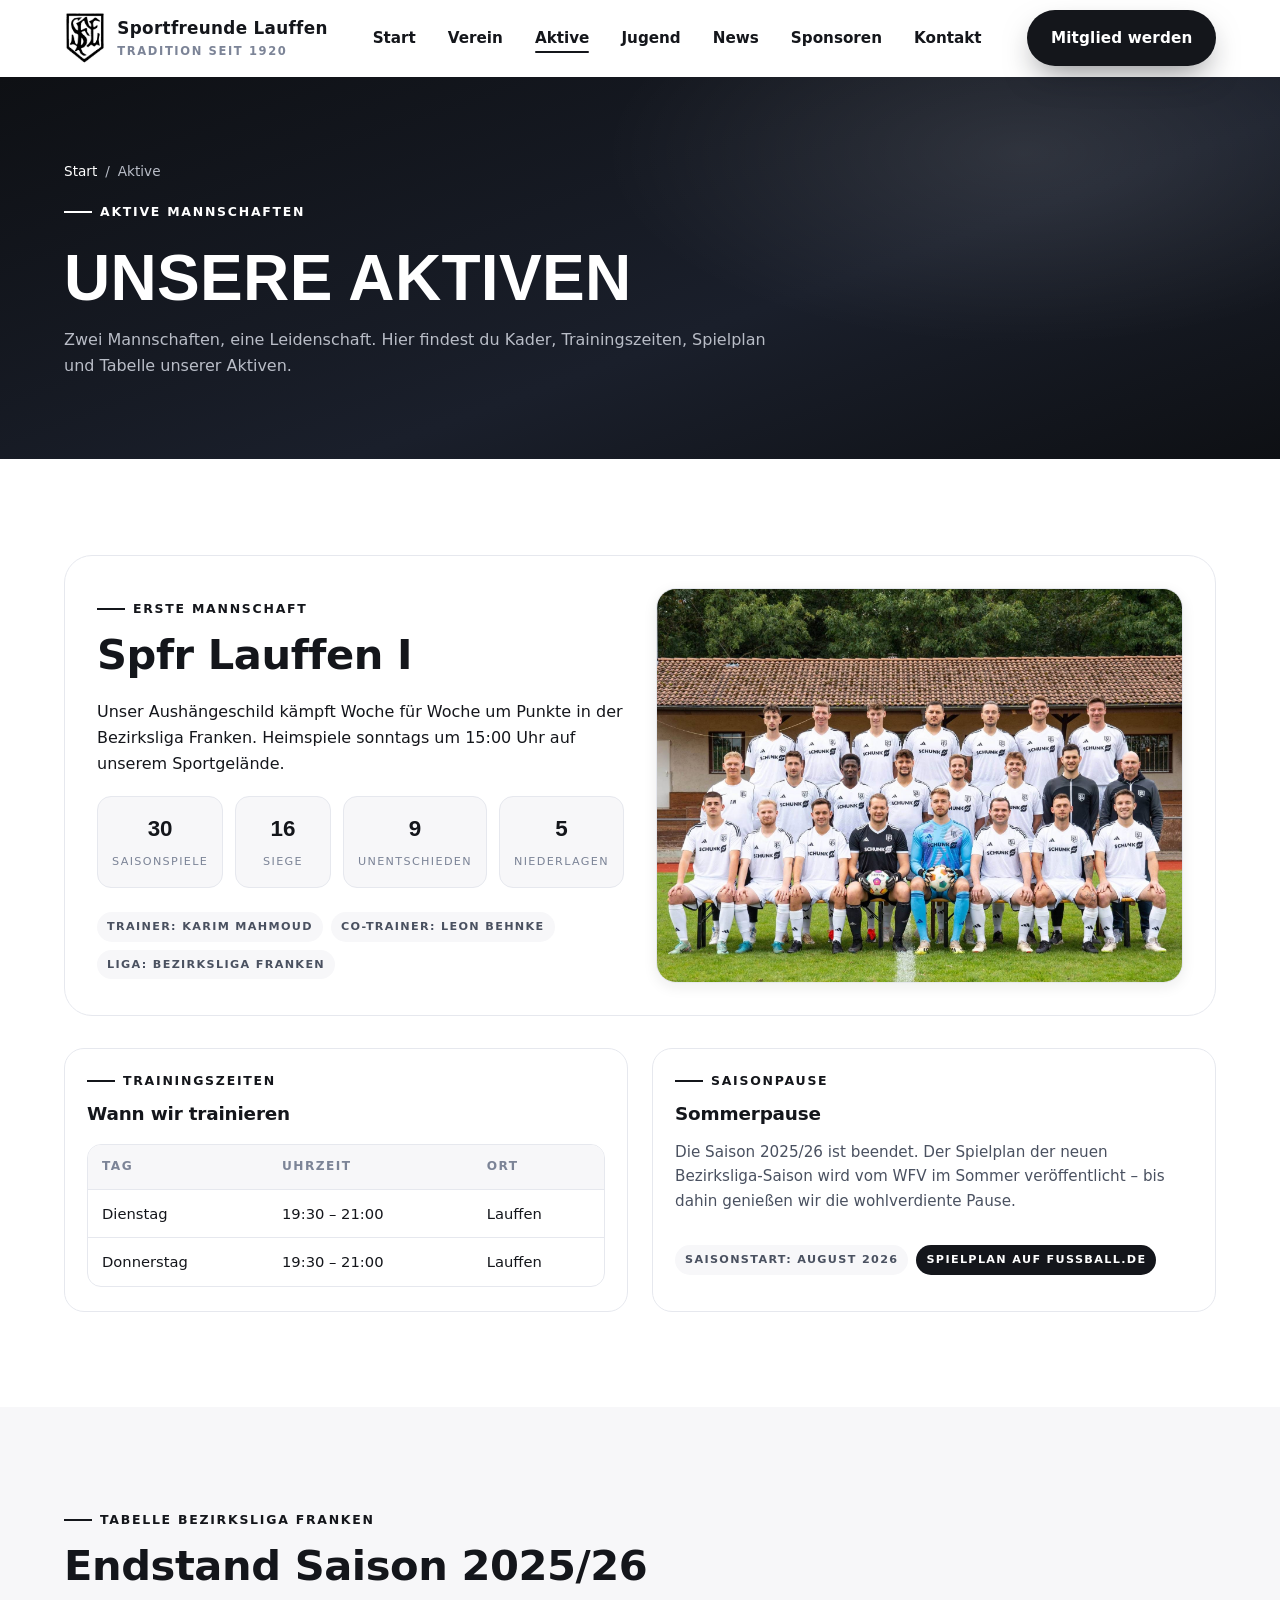
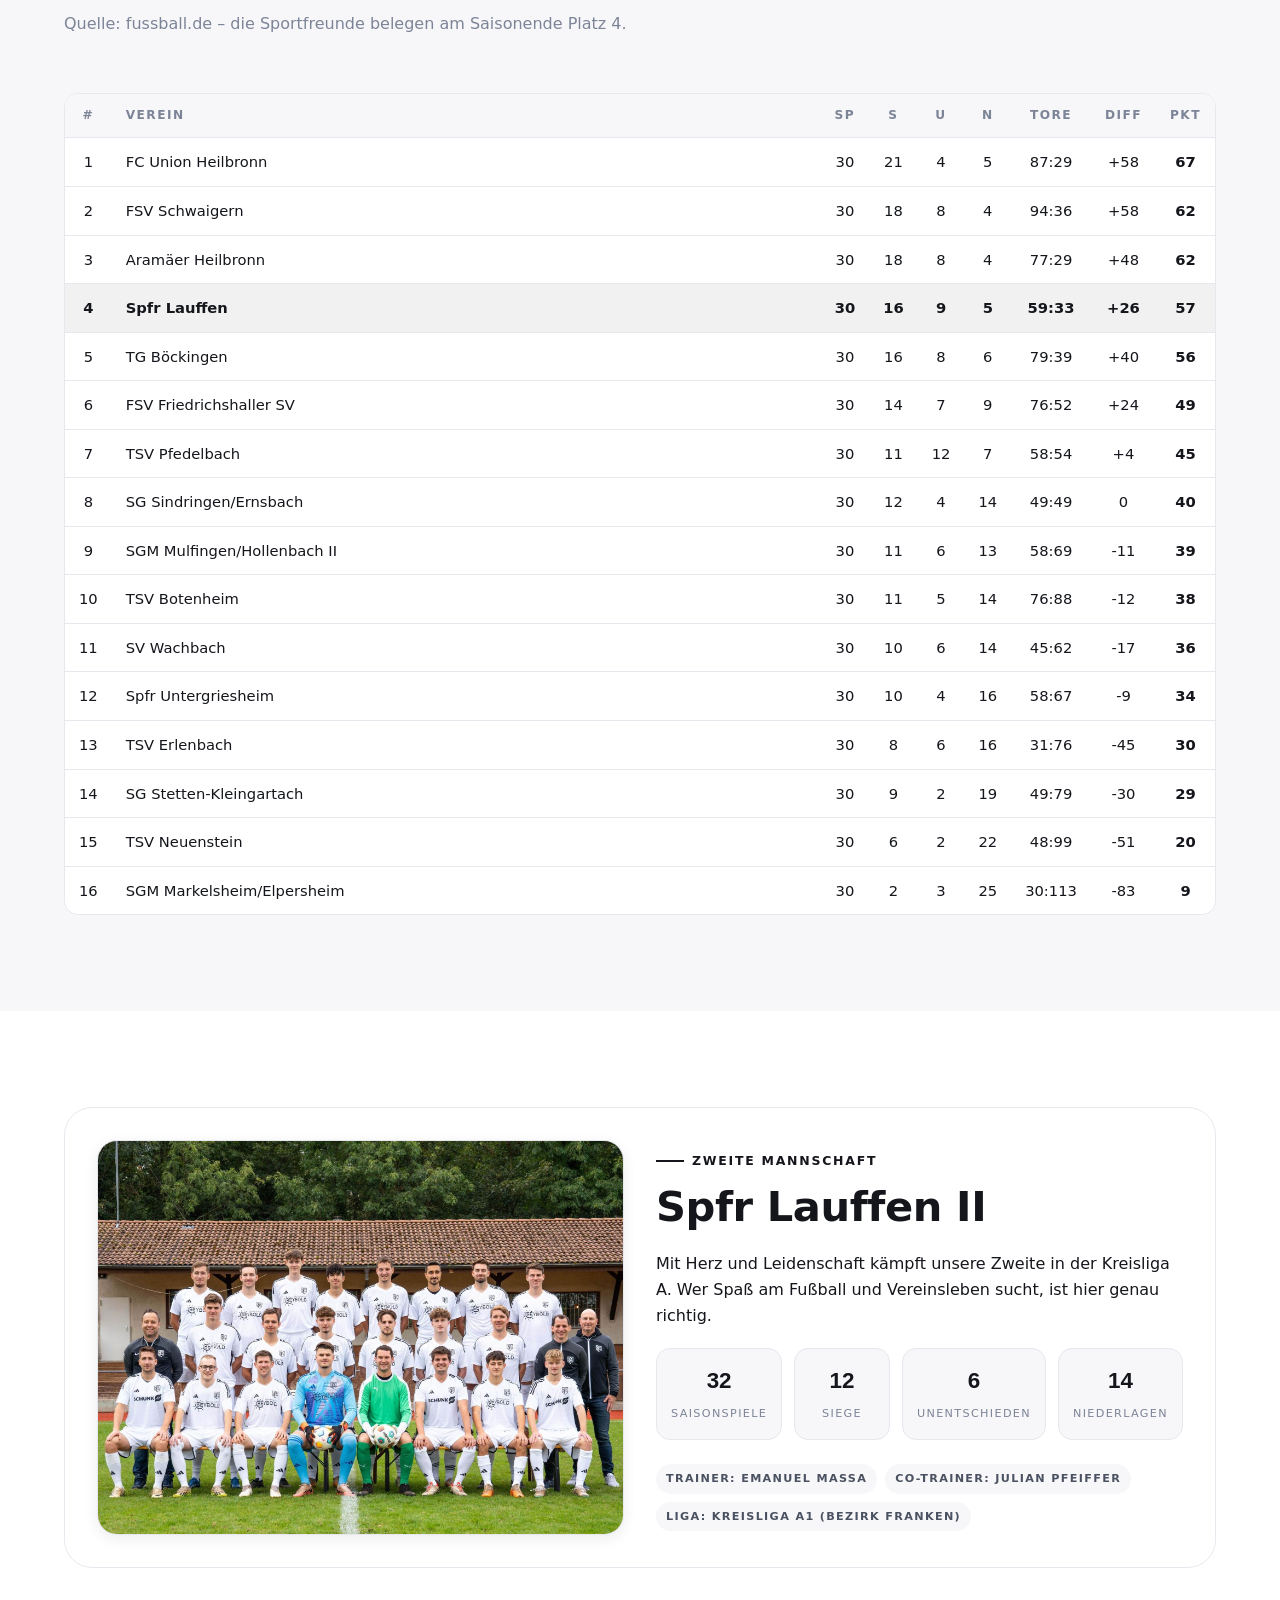
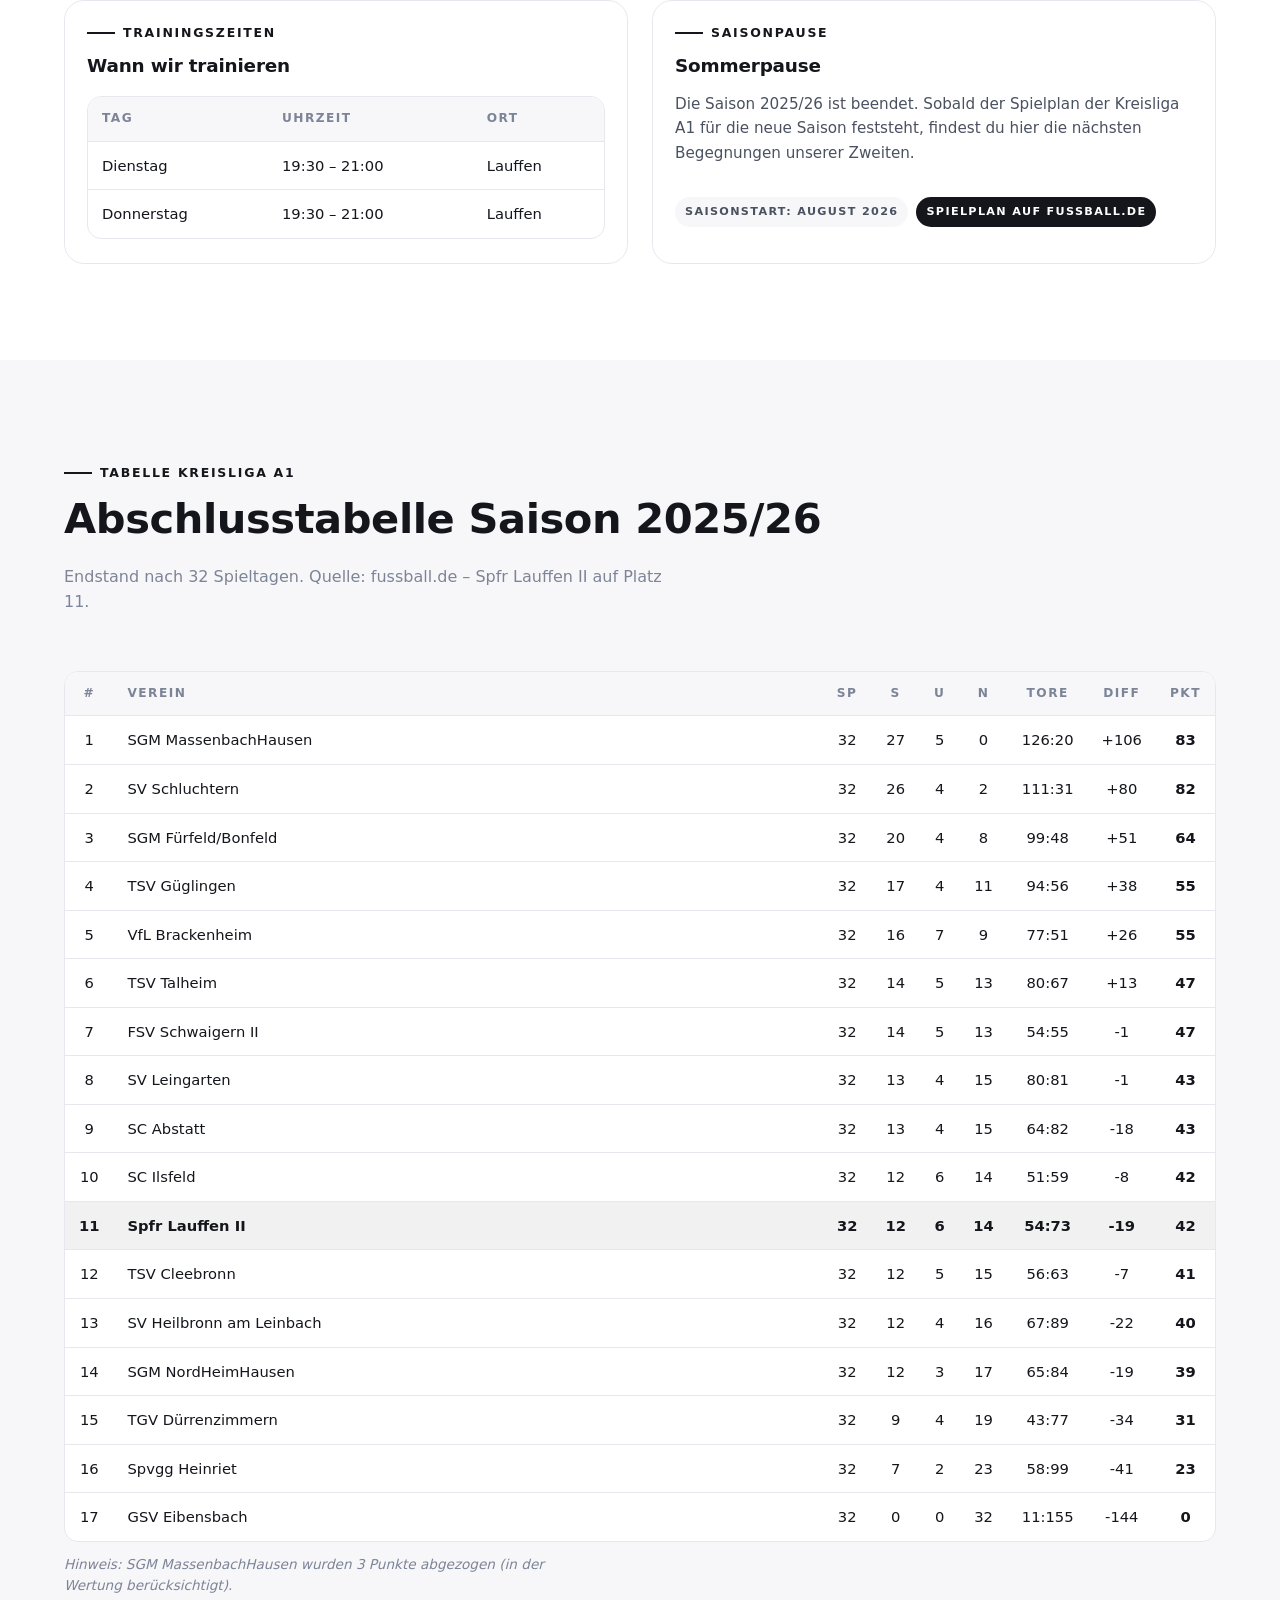
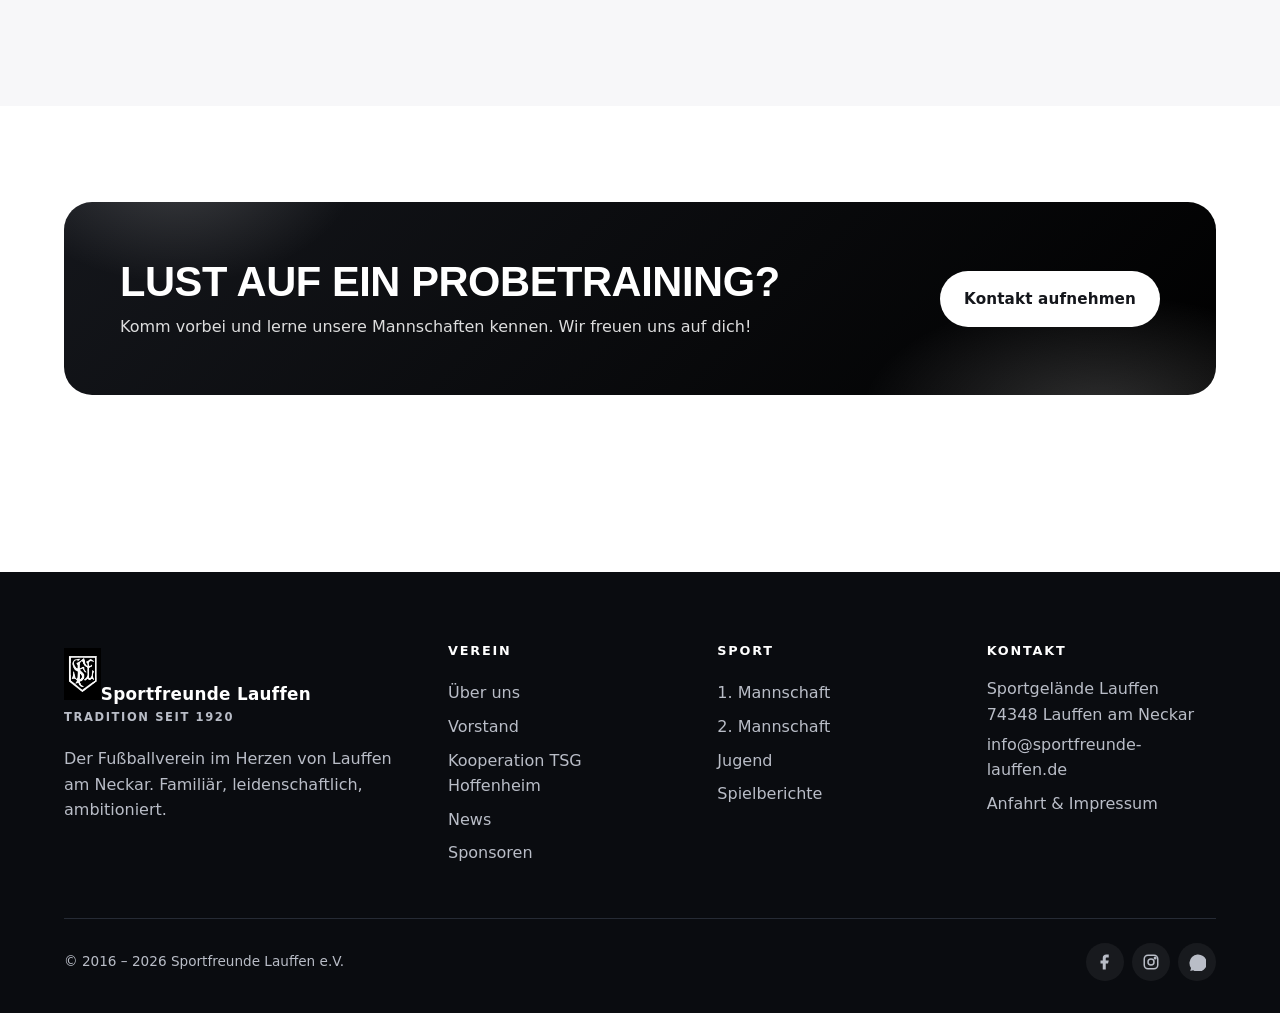
==== mannschaften.html @ 5a175e5c "Add files via upload" ====
<!DOCTYPE html>
<html lang="de">
<head>
  <meta charset="UTF-8" />
  <meta name="viewport" content="width=device-width, initial-scale=1.0" />
  <meta http-equiv="Content-Security-Policy" content="default-src 'self'; script-src 'self' 'unsafe-inline'; style-src 'self' 'unsafe-inline' https://fonts.googleapis.com; font-src 'self' https://fonts.gstatic.com; img-src 'self' data:; frame-src https://www.openstreetmap.org; form-action 'self' https://formspree.io; base-uri 'self'; object-src 'none';">
  <meta name="referrer" content="strict-origin-when-cross-origin">
  <title>Aktive Mannschaften – Sportfreunde Lauffen</title>
  <meta name="description" content="1. und 2. Mannschaft der Sportfreunde Lauffen – Spielplan, Kader, Trainingszeiten." />
  <link rel="icon" type="image/jpeg" href="assets/SFLweiss.jpeg" />
  <link rel="preconnect" href="https://fonts.googleapis.com" />
  <link rel="preconnect" href="https://fonts.gstatic.com" crossorigin />
  <link href="https://fonts.googleapis.com/css2?family=Bebas+Neue&family=Inter:wght@400;500;600;700;800&display=swap" rel="stylesheet" />
  <link rel="stylesheet" href="assets/styles.css" />
</head>
<body>

  <header class="site-header">
    <div class="container">
      <nav class="nav" aria-label="Hauptnavigation">
        <a href="index.html" class="brand"><span class="brand__logo"><img src="assets/SFLweiss.jpeg" alt="SFL Wappen"></span><span class="brand__name">Sportfreunde Lauffen<small>Tradition seit 1920</small></span></a>
        <ul class="nav__menu">
          <li><a href="index.html">Start</a></li>
          <li><a href="verein.html">Verein</a></li>
          <li><a href="mannschaften.html">Aktive</a></li>
          <li><a href="jugend.html">Jugend</a></li>
          <li><a href="news.html">News</a></li>
          <li><a href="sponsoren.html">Sponsoren</a></li>
          <li><a href="kontakt.html">Kontakt</a></li>
        </ul>
        <div class="nav__cta"><a href="kontakt.html" class="btn btn--primary">Mitglied werden</a></div>
        <button class="nav__toggle" aria-label="Menü öffnen" aria-expanded="false"><span></span></button>
      </nav>
    </div>
  </header>

  <section class="page-header">
    <div class="container">
      <nav class="breadcrumbs"><a href="index.html">Start</a> <span>/</span> <span>Aktive</span></nav>
      <span class="eyebrow" style="color: var(--accent)">Aktive Mannschaften</span>
      <h1>Unsere Aktiven</h1>
      <p>Zwei Mannschaften, eine Leidenschaft. Hier findest du Kader, Trainingszeiten, Spielplan und Tabelle unserer Aktiven.</p>
    </div>
  </section>

  <!-- Erste Mannschaft -->
  <section class="section">
    <div class="container">
      <div class="team-hero reveal">
        <div>
          <span class="eyebrow">Erste Mannschaft</span>
          <h2 class="section__title">Spfr Lauffen I</h2>
          <p>Unser Aushängeschild kämpft Woche für Woche um Punkte in der Bezirksliga Franken. Heimspiele sonntags um 15:00 Uhr auf unserem Sportgelände.</p>

          <div class="kpi-row">
            <div><b>30</b><span>Saisonspiele</span></div>
            <div><b>16</b><span>Siege</span></div>
            <div><b>9</b><span>Unentschieden</span></div>
            <div><b>5</b><span>Niederlagen</span></div>
          </div>

          <div style="display:flex; flex-wrap:wrap; gap:8px; margin-top: 24px;">
            <span class="card__tag" style="position:static; background: var(--bg-soft); color: var(--text-soft);">Trainer: Karim Mahmoud</span>
            <span class="card__tag" style="position:static; background: var(--bg-soft); color: var(--text-soft);">Co-Trainer: Leon Behnke</span>
            <span class="card__tag" style="position:static; background: var(--bg-soft); color: var(--text-soft);">Liga: Bezirksliga Franken</span>
          </div>
        </div>
        <div class="team-hero__photo">
          <img src="assets/ErsteMannschaft.jpg" alt="Mannschaftsfoto Spfr Lauffen I" loading="lazy">
        </div>
      </div>

      <!-- Trainingszeiten 1. Mannschaft -->
      <div class="grid grid--2 mt-8">
        <div class="card reveal">
          <div class="card__body">
            <span class="eyebrow">Trainingszeiten</span>
            <h3 class="card__title">Wann wir trainieren</h3>
            <table class="table" style="margin-top: 12px;">
              <thead><tr><th>Tag</th><th>Uhrzeit</th><th>Ort</th></tr></thead>
              <tbody>
                <tr><td>Dienstag</td><td>19:30 – 21:00</td><td>Lauffen</td></tr>
                <tr><td>Donnerstag</td><td>19:30 – 21:00</td><td>Lauffen</td></tr>                
              </tbody>
            </table>
          </div>
        </div>
        <div class="card reveal">
          <div class="card__body" style="display:flex; flex-direction:column; align-items:flex-start; justify-content:center;">
            <span class="eyebrow">Saisonpause</span>
            <h3 class="card__title">Sommerpause</h3>
            <p class="card__excerpt" style="margin-top: 8px;">Die Saison 2025/26 ist beendet. Der Spielplan der neuen Bezirksliga-Saison wird vom WFV im Sommer veröffentlicht – bis dahin genießen wir die wohlverdiente Pause.</p>
            <div class="card__meta mt-4" style="display:flex; flex-wrap:wrap; gap:8px;">
              <span class="card__tag" style="position:static; background: var(--bg-soft); color: var(--text-soft);">Saisonstart: August 2026</span>
              <a class="card__tag" href="https://www.fussball.de/mannschaft/spfr-lauffen-spfr-lauffen-wuerttemberg/-/saison/2526/team-id/011MIAD75G000000VTVG0001VTR8C1K7" target="_blank" rel="noopener noreferrer" style="position:static; background: var(--brand); color:#fff; text-decoration:none;">Spielplan auf fussball.de</a>
            </div>
          </div>
        </div>
      </div>
    </div>
  </section>

  <!-- Tabelle -->
  <section class="section section--alt">
    <div class="container">
      <div class="section__head reveal">
        <div>
          <span class="eyebrow">Tabelle Bezirksliga Franken</span>
          <h2 class="section__title">Endstand Saison 2025/26</h2>
          <p class="section__sub">Quelle: <a href="https://www.fussball.de/mannschaft/spfr-lauffen-spfr-lauffen-wuerttemberg/-/saison/2526/team-id/011MIAD75G000000VTVG0001VTR8C1K7" target="_blank" rel="noopener noreferrer">fussball.de</a> – die Sportfreunde belegen am Saisonende Platz 4.</p>
        </div>
      </div>

      <!--
        Hinweis: Für eine LIVE-aktualisierte Tabelle direkt von fussball.de
        kann ein offizielles Widget eingebunden werden. Anleitung:
          1. Auf next.fussball.de mit Vereinsaccount anmelden.
          2. "Widget-Center" → "Neues Widget" → "Tabellen-Widget".
          3. Wettbewerb "Bezirksliga Heilbronn" wählen, eigene Domain
             eintragen und AGB akzeptieren.
          4. Den generierten Code (Skript-Tag im <head> + <div> hier)
             ersetzt anschließend die statische Tabelle unten.
      -->
      <div class="reveal" style="overflow-x: auto;">
        <table class="table">
          <thead>
            <tr>
              <th class="num">#</th>
              <th>Verein</th>
              <th class="num">Sp</th>
              <th class="num">S</th>
              <th class="num">U</th>
              <th class="num">N</th>
              <th class="num">Tore</th>
              <th class="num">Diff</th>
              <th class="num">Pkt</th>
            </tr>
          </thead>
          <tbody>
            <tr><td class="num">1</td><td>FC Union Heilbronn</td><td class="num">30</td><td class="num">21</td><td class="num">4</td><td class="num">5</td><td class="num">87:29</td><td class="num">+58</td><td class="num"><b>67</b></td></tr>
            <tr><td class="num">2</td><td>FSV Schwaigern</td><td class="num">30</td><td class="num">18</td><td class="num">8</td><td class="num">4</td><td class="num">94:36</td><td class="num">+58</td><td class="num"><b>62</b></td></tr>
            <tr><td class="num">3</td><td>Aramäer Heilbronn</td><td class="num">30</td><td class="num">18</td><td class="num">8</td><td class="num">4</td><td class="num">77:29</td><td class="num">+48</td><td class="num"><b>62</b></td></tr>
            <tr class="highlight" style="background: rgba(20,22,27,.06);"><td class="num"><b>4</b></td><td><b>Spfr Lauffen</b></td><td class="num">30</td><td class="num">16</td><td class="num">9</td><td class="num">5</td><td class="num">59:33</td><td class="num">+26</td><td class="num"><b>57</b></td></tr>
            <tr><td class="num">5</td><td>TG Böckingen</td><td class="num">30</td><td class="num">16</td><td class="num">8</td><td class="num">6</td><td class="num">79:39</td><td class="num">+40</td><td class="num"><b>56</b></td></tr>
            <tr><td class="num">6</td><td>FSV Friedrichshaller SV</td><td class="num">30</td><td class="num">14</td><td class="num">7</td><td class="num">9</td><td class="num">76:52</td><td class="num">+24</td><td class="num"><b>49</b></td></tr>
            <tr><td class="num">7</td><td>TSV Pfedelbach</td><td class="num">30</td><td class="num">11</td><td class="num">12</td><td class="num">7</td><td class="num">58:54</td><td class="num">+4</td><td class="num"><b>45</b></td></tr>
            <tr><td class="num">8</td><td>SG Sindringen/Ernsbach</td><td class="num">30</td><td class="num">12</td><td class="num">4</td><td class="num">14</td><td class="num">49:49</td><td class="num">0</td><td class="num"><b>40</b></td></tr>
            <tr><td class="num">9</td><td>SGM Mulfingen/Hollenbach II</td><td class="num">30</td><td class="num">11</td><td class="num">6</td><td class="num">13</td><td class="num">58:69</td><td class="num">-11</td><td class="num"><b>39</b></td></tr>
            <tr><td class="num">10</td><td>TSV Botenheim</td><td class="num">30</td><td class="num">11</td><td class="num">5</td><td class="num">14</td><td class="num">76:88</td><td class="num">-12</td><td class="num"><b>38</b></td></tr>
            <tr><td class="num">11</td><td>SV Wachbach</td><td class="num">30</td><td class="num">10</td><td class="num">6</td><td class="num">14</td><td class="num">45:62</td><td class="num">-17</td><td class="num"><b>36</b></td></tr>
            <tr><td class="num">12</td><td>Spfr Untergriesheim</td><td class="num">30</td><td class="num">10</td><td class="num">4</td><td class="num">16</td><td class="num">58:67</td><td class="num">-9</td><td class="num"><b>34</b></td></tr>
            <tr><td class="num">13</td><td>TSV Erlenbach</td><td class="num">30</td><td class="num">8</td><td class="num">6</td><td class="num">16</td><td class="num">31:76</td><td class="num">-45</td><td class="num"><b>30</b></td></tr>
            <tr><td class="num">14</td><td>SG Stetten-Kleingartach</td><td class="num">30</td><td class="num">9</td><td class="num">2</td><td class="num">19</td><td class="num">49:79</td><td class="num">-30</td><td class="num"><b>29</b></td></tr>
            <tr><td class="num">15</td><td>TSV Neuenstein</td><td class="num">30</td><td class="num">6</td><td class="num">2</td><td class="num">22</td><td class="num">48:99</td><td class="num">-51</td><td class="num"><b>20</b></td></tr>
            <tr><td class="num">16</td><td>SGM Markelsheim/Elpersheim</td><td class="num">30</td><td class="num">2</td><td class="num">3</td><td class="num">25</td><td class="num">30:113</td><td class="num">-83</td><td class="num"><b>9</b></td></tr>
          </tbody>
        </table>
      </div>
    </div>
  </section>

  <!-- Zweite Mannschaft -->
  <section class="section">
    <div class="container">
      <div class="team-hero reveal">
        <div class="team-hero__photo">
          <img src="assets/ZweiteMannschaft.jpg" alt="Mannschaftsfoto Spfr Lauffen II" loading="lazy">
        </div>
        <div>
          <span class="eyebrow">Zweite Mannschaft</span>
          <h2 class="section__title">Spfr Lauffen II</h2>
          <p>Mit Herz und Leidenschaft kämpft unsere Zweite in der Kreisliga A. Wer Spaß am Fußball und Vereinsleben sucht, ist hier genau richtig.</p>

          <div class="kpi-row">
            <div><b>32</b><span>Saisonspiele</span></div>
            <div><b>12</b><span>Siege</span></div>
            <div><b>6</b><span>Unentschieden</span></div>
            <div><b>14</b><span>Niederlagen</span></div>
          </div>

          <div style="display:flex; flex-wrap:wrap; gap:8px; margin-top: 24px;">
            <span class="card__tag" style="position:static; background: var(--bg-soft); color: var(--text-soft);">Trainer: Emanuel Massa</span>
            <span class="card__tag" style="position:static; background: var(--bg-soft); color: var(--text-soft);">Co-Trainer: Julian Pfeiffer</span>
            <span class="card__tag" style="position:static; background: var(--bg-soft); color: var(--text-soft);">Liga: Kreisliga A1 (Bezirk Franken)</span>
            
          </div>
        </div>
      </div>

      <!-- Trainingszeiten 2. Mannschaft -->
      <div class="grid grid--2 mt-8">
        <div class="card reveal">
          <div class="card__body">
            <span class="eyebrow">Trainingszeiten</span>
            <h3 class="card__title">Wann wir trainieren</h3>
            <table class="table" style="margin-top: 12px;">
              <thead><tr><th>Tag</th><th>Uhrzeit</th><th>Ort</th></tr></thead>
              <tbody>
                <tr><td>Dienstag</td><td>19:30 – 21:00</td><td>Lauffen</td></tr>
                <tr><td>Donnerstag</td><td>19:30 – 21:00</td><td>Lauffen</td></tr>
              </tbody>
            </table>
          </div>
        </div>
        <div class="card reveal">
          <div class="card__body" style="display:flex; flex-direction:column; align-items:flex-start; justify-content:center;">
            <span class="eyebrow">Saisonpause</span>
            <h3 class="card__title">Sommerpause</h3>
            <p class="card__excerpt" style="margin-top: 8px;">Die Saison 2025/26 ist beendet. Sobald der Spielplan der Kreisliga A1 für die neue Saison feststeht, findest du hier die nächsten Begegnungen unserer Zweiten.</p>
            <div class="card__meta mt-4" style="display:flex; flex-wrap:wrap; gap:8px;">
              <span class="card__tag" style="position:static; background: var(--bg-soft); color: var(--text-soft);">Saisonstart: August 2026</span>
              <a class="card__tag" href="https://www.fussball.de/mannschaft/spfr-lauffen-ii-spfr-lauffen-wuerttemberg/-/saison/2526/team-id/011MI9GVPK000000VTVG0001VTR8C1K7" target="_blank" rel="noopener noreferrer" style="position:static; background: var(--brand); color:#fff; text-decoration:none;">Spielplan auf fussball.de</a>
            </div>
          </div>
        </div>
      </div>
    </div>
  </section>

  <!-- Tabelle Kreisliga A -->
  <section class="section section--alt">
    <div class="container">
      <div class="section__head reveal">
        <div>
          <span class="eyebrow">Tabelle Kreisliga A1</span>
          <h2 class="section__title">Abschlusstabelle Saison 2025/26</h2>
          <p class="section__sub">Endstand nach 32 Spieltagen. Quelle: <a href="https://www.fussball.de/spieltag/kreisliga-a1-bezirk-franken-k-kreisliga-a-herren-saison2526-wuerttemberg/-/staffel/02TH4N1H1K000004VS5489BUVS7GO5S8-G" target="_blank" rel="noopener noreferrer">fussball.de</a> – Spfr Lauffen II auf Platz 11.</p>
        </div>
      </div>

      <div class="reveal" style="overflow-x: auto;">
        <table class="table">
          <thead>
            <tr>
              <th class="num">#</th>
              <th>Verein</th>
              <th class="num">Sp</th>
              <th class="num">S</th>
              <th class="num">U</th>
              <th class="num">N</th>
              <th class="num">Tore</th>
              <th class="num">Diff</th>
              <th class="num">Pkt</th>
            </tr>
          </thead>
          <tbody>
            <tr><td class="num">1</td><td>SGM MassenbachHausen</td><td class="num">32</td><td class="num">27</td><td class="num">5</td><td class="num">0</td><td class="num">126:20</td><td class="num">+106</td><td class="num"><b>83</b></td></tr>
            <tr><td class="num">2</td><td>SV Schluchtern</td><td class="num">32</td><td class="num">26</td><td class="num">4</td><td class="num">2</td><td class="num">111:31</td><td class="num">+80</td><td class="num"><b>82</b></td></tr>
            <tr><td class="num">3</td><td>SGM Fürfeld/Bonfeld</td><td class="num">32</td><td class="num">20</td><td class="num">4</td><td class="num">8</td><td class="num">99:48</td><td class="num">+51</td><td class="num"><b>64</b></td></tr>
            <tr><td class="num">4</td><td>TSV Güglingen</td><td class="num">32</td><td class="num">17</td><td class="num">4</td><td class="num">11</td><td class="num">94:56</td><td class="num">+38</td><td class="num"><b>55</b></td></tr>
            <tr><td class="num">5</td><td>VfL Brackenheim</td><td class="num">32</td><td class="num">16</td><td class="num">7</td><td class="num">9</td><td class="num">77:51</td><td class="num">+26</td><td class="num"><b>55</b></td></tr>
            <tr><td class="num">6</td><td>TSV Talheim</td><td class="num">32</td><td class="num">14</td><td class="num">5</td><td class="num">13</td><td class="num">80:67</td><td class="num">+13</td><td class="num"><b>47</b></td></tr>
            <tr><td class="num">7</td><td>FSV Schwaigern II</td><td class="num">32</td><td class="num">14</td><td class="num">5</td><td class="num">13</td><td class="num">54:55</td><td class="num">-1</td><td class="num"><b>47</b></td></tr>
            <tr><td class="num">8</td><td>SV Leingarten</td><td class="num">32</td><td class="num">13</td><td class="num">4</td><td class="num">15</td><td class="num">80:81</td><td class="num">-1</td><td class="num"><b>43</b></td></tr>
            <tr><td class="num">9</td><td>SC Abstatt</td><td class="num">32</td><td class="num">13</td><td class="num">4</td><td class="num">15</td><td class="num">64:82</td><td class="num">-18</td><td class="num"><b>43</b></td></tr>
            <tr><td class="num">10</td><td>SC Ilsfeld</td><td class="num">32</td><td class="num">12</td><td class="num">6</td><td class="num">14</td><td class="num">51:59</td><td class="num">-8</td><td class="num"><b>42</b></td></tr>
            <tr class="highlight" style="background: rgba(20,22,27,.06);"><td class="num"><b>11</b></td><td><b>Spfr Lauffen II</b></td><td class="num">32</td><td class="num">12</td><td class="num">6</td><td class="num">14</td><td class="num">54:73</td><td class="num">-19</td><td class="num"><b>42</b></td></tr>
            <tr><td class="num">12</td><td>TSV Cleebronn</td><td class="num">32</td><td class="num">12</td><td class="num">5</td><td class="num">15</td><td class="num">56:63</td><td class="num">-7</td><td class="num"><b>41</b></td></tr>
            <tr><td class="num">13</td><td>SV Heilbronn am Leinbach</td><td class="num">32</td><td class="num">12</td><td class="num">4</td><td class="num">16</td><td class="num">67:89</td><td class="num">-22</td><td class="num"><b>40</b></td></tr>
            <tr><td class="num">14</td><td>SGM NordHeimHausen</td><td class="num">32</td><td class="num">12</td><td class="num">3</td><td class="num">17</td><td class="num">65:84</td><td class="num">-19</td><td class="num"><b>39</b></td></tr>
            <tr><td class="num">15</td><td>TGV Dürrenzimmern</td><td class="num">32</td><td class="num">9</td><td class="num">4</td><td class="num">19</td><td class="num">43:77</td><td class="num">-34</td><td class="num"><b>31</b></td></tr>
            <tr><td class="num">16</td><td>Spvgg Heinriet</td><td class="num">32</td><td class="num">7</td><td class="num">2</td><td class="num">23</td><td class="num">58:99</td><td class="num">-41</td><td class="num"><b>23</b></td></tr>
            <tr><td class="num">17</td><td>GSV Eibensbach</td><td class="num">32</td><td class="num">0</td><td class="num">0</td><td class="num">32</td><td class="num">11:155</td><td class="num">-144</td><td class="num"><b>0</b></td></tr>
          </tbody>
        </table>
        <p class="section__sub" style="margin-top: 12px; font-size: .85rem;"><em>Hinweis: SGM MassenbachHausen wurden 3 Punkte abgezogen (in der Wertung berücksichtigt).</em></p>
      </div>
    </div>
  </section>

  <!-- CTA -->
  <section class="section">
    <div class="container">
      <div class="cta-banner reveal">
        <div>
          <h2>Lust auf ein Probetraining?</h2>
          <p>Komm vorbei und lerne unsere Mannschaften kennen. Wir freuen uns auf dich!</p>
        </div>
        <div class="cta-banner__actions">
          <a href="kontakt.html" class="btn btn--light">Kontakt aufnehmen</a>
        </div>
      </div>
    </div>
  </section>

  <footer class="site-footer">
    <div class="container">
      <div class="footer-grid">
        <div>
          <a href="index.html" class="brand" style="color: #fff"><span class="brand__logo"><img src="assets/SFLschwarz.jpeg" alt="SFL Wappen"></span><span class="brand__name" style="color:#fff">Sportfreunde Lauffen<small style="color: var(--text-on-dark-soft)">Tradition seit 1920</small></span></a>
          <p style="margin-top: 16px; max-width: 36ch;">Der Fußballverein im Herzen von Lauffen am Neckar. Familiär, leidenschaftlich, ambitioniert.</p>
        </div>
        <div><h4>Verein</h4><ul><li><a href="verein.html">Über uns</a></li><li><a href="verein.html">Vorstand</a></li><li><a href="kooperation.html">Kooperation TSG Hoffenheim</a></li><li><a href="news.html">News</a></li><li><a href="sponsoren.html">Sponsoren</a></li></ul></div>
        <div><h4>Sport</h4><ul><li><a href="mannschaften.html">1. Mannschaft</a></li><li><a href="mannschaften.html">2. Mannschaft</a></li><li><a href="jugend.html">Jugend</a></li><li><a href="news.html">Spielberichte</a></li></ul></div>
        <div><h4>Kontakt</h4><ul><li>Sportgelände Lauffen</li><li>74348 Lauffen am Neckar</li><li><a href="mailto:info@sportfreunde-lauffen.de">info@sportfreunde-lauffen.de</a></li><li><a href="kontakt.html">Anfahrt &amp; Impressum</a></li></ul></div>
      </div>
      <div class="footer-bottom">
        <span>© 2016 – <span data-year>2026</span> Sportfreunde Lauffen e.V.</span>
        <div class="socials">
          <a href="#" aria-label="Facebook"><svg width="18" height="18" viewBox="0 0 24 24" fill="currentColor"><path d="M13 22v-8h3l1-4h-4V7.5C13 6.5 13.4 6 14.5 6H17V2h-3.2C10.7 2 9 3.7 9 6.5V10H6v4h3v8h4z"/></svg></a>
          <a href="#" aria-label="Instagram"><svg width="18" height="18" viewBox="0 0 24 24" fill="none" stroke="currentColor" stroke-width="2"><rect x="3" y="3" width="18" height="18" rx="5"/><circle cx="12" cy="12" r="4"/><circle cx="17.5" cy="6.5" r="1" fill="currentColor"/></svg></a>
          <a href="#" aria-label="WhatsApp"><svg width="18" height="18" viewBox="0 0 24 24" fill="currentColor"><path d="M20 4A11.5 11.5 0 0 0 4 20l-1 4 4-1A11.5 11.5 0 1 0 20 4z"/></svg></a>
        </div>
      </div>
    </div>
  </footer>

  <script src="assets/script.js"></script>
</body>
</html>
---- assets/styles.css ----
/* =========================================================
   Sportfreunde Lauffen – Modernes Design-System
   ========================================================= */

:root {
  /* Brand (S/W) */
  --brand: #14161b;
  --brand-dark: #000000;
  --brand-light: #2a2f3a;
  --accent: #ffffff;

  /* Surfaces */
  --bg: #ffffff;
  --bg-soft: #f7f7f9;
  --bg-elev: #ffffff;
  --bg-dark: #0e1014;
  --bg-dark-soft: #161a22;

  /* Text */
  --text: #14161b;
  --text-soft: #4a5160;
  --text-muted: #7c8497;
  --text-on-dark: #f5f6f8;
  --text-on-dark-soft: #b9bdc7;

  /* Lines */
  --border: #e6e8ee;
  --border-strong: #d3d7e0;
  --border-dark: #262b35;

  /* Shadows */
  --shadow-sm: 0 1px 2px rgba(20, 22, 27, 0.06), 0 1px 3px rgba(20, 22, 27, 0.04);
  --shadow-md: 0 4px 14px rgba(20, 22, 27, 0.08);
  --shadow-lg: 0 18px 40px -12px rgba(20, 22, 27, 0.18);
  --shadow-brand: 0 14px 32px -10px rgba(20, 22, 27, 0.55);

  /* Radii */
  --r-sm: 8px;
  --r-md: 14px;
  --r-lg: 20px;
  --r-xl: 28px;
  --r-pill: 999px;

  /* Container */
  --container: 1200px;

  /* Type */
  --font-sans: "Inter", "Segoe UI", system-ui, -apple-system, "Helvetica Neue", Arial, sans-serif;
  --font-display: "Bebas Neue", "Oswald", "Inter", sans-serif;

  /* Motion */
  --ease: cubic-bezier(.2, .7, .2, 1);
  --t-fast: 160ms;
  --t-med: 280ms;
  --t-slow: 520ms;
}

/* ---------- Reset ---------- */
*, *::before, *::after { box-sizing: border-box; }
html { scroll-behavior: smooth; }
body {
  margin: 0;
  font-family: var(--font-sans);
  color: var(--text);
  background: var(--bg);
  line-height: 1.6;
  -webkit-font-smoothing: antialiased;
  text-rendering: optimizeLegibility;
}
img, svg, video { max-width: 100%; display: block; }
a { color: inherit; text-decoration: none; }
button { font: inherit; cursor: pointer; border: 0; background: none; color: inherit; }
input, textarea, select { font: inherit; color: inherit; }
h1, h2, h3, h4, h5 { margin: 0 0 .5em; font-weight: 800; letter-spacing: -.01em; line-height: 1.15; }
p { margin: 0 0 1em; }
ul { margin: 0; padding: 0; list-style: none; }

/* ---------- Layout helpers ---------- */
.container {
  width: 100%;
  max-width: var(--container);
  margin: 0 auto;
  padding: 0 24px;
}
.section { padding: 96px 0; }
.section--tight { padding: 64px 0; }
.section--alt { background: var(--bg-soft); }
.section--dark {
  background: var(--bg-dark);
  color: var(--text-on-dark);
}
.section--dark h1, .section--dark h2, .section--dark h3 { color: #fff; }
.section--dark .section__sub { color: var(--text-on-dark-soft); }

.section__head {
  display: flex;
  align-items: end;
  justify-content: space-between;
  gap: 24px;
  margin-bottom: 40px;
  flex-wrap: wrap;
}
.section__title { font-size: clamp(1.75rem, 1.4rem + 1.6vw, 2.6rem); }
.section__sub { color: var(--text-muted); max-width: 60ch; }

.eyebrow {
  display: inline-flex;
  align-items: center;
  gap: 8px;
  font-size: .78rem;
  font-weight: 700;
  letter-spacing: .14em;
  text-transform: uppercase;
  color: var(--brand);
  margin-bottom: 12px;
}
.eyebrow::before {
  content: "";
  width: 28px;
  height: 2px;
  background: currentColor;
  display: inline-block;
}

/* ---------- Buttons ---------- */
.btn {
  display: inline-flex;
  align-items: center;
  gap: 10px;
  padding: 14px 22px;
  border-radius: var(--r-pill);
  font-weight: 700;
  font-size: .95rem;
  letter-spacing: .01em;
  transition: transform var(--t-fast) var(--ease), box-shadow var(--t-fast) var(--ease), background var(--t-fast) var(--ease), color var(--t-fast) var(--ease);
  white-space: nowrap;
  border: 2px solid transparent;
  will-change: transform;
}
.btn:hover { transform: translateY(-2px); }
.btn:active { transform: translateY(0); }

.btn--primary {
  background: var(--brand);
  color: #fff;
  box-shadow: var(--shadow-brand);
}
.btn--primary:hover { background: var(--brand-dark); }

.btn--ghost {
  background: transparent;
  color: inherit;
  border-color: currentColor;
}
.btn--ghost:hover { background: rgba(255,255,255,.08); }

.btn--light {
  background: #fff;
  color: var(--text);
}
.btn--light:hover { background: #f1f2f5; }

.btn .arrow {
  transition: transform var(--t-fast) var(--ease);
}
.btn:hover .arrow { transform: translateX(4px); }

/* ---------- Header / Nav ---------- */
.site-header {
  position: sticky;
  top: 0;
  z-index: 100;
  backdrop-filter: saturate(140%) blur(14px);
  -webkit-backdrop-filter: saturate(140%) blur(14px);
  background: rgba(255,255,255,.85);
  border-bottom: 1px solid transparent;
  transition: border-color var(--t-fast) var(--ease), box-shadow var(--t-fast) var(--ease);
}
.site-header.scrolled {
  border-bottom-color: var(--border);
  box-shadow: var(--shadow-sm);
}

.nav {
  display: flex;
  align-items: center;
  justify-content: space-between;
  height: 76px;
  gap: 24px;
}
.brand {
  display: inline-flex;
  align-items: center;
  gap: 12px;
  font-weight: 800;
  letter-spacing: .02em;
}
.brand__logo {
  height: 52px;
  display: inline-flex;
  align-items: center;
  justify-content: center;
  flex: 0 0 auto;
}
.brand__logo img {
  height: 100%;
  width: auto;
  display: block;
}
.brand__name { font-size: 1.05rem; }
.brand__name small { display: block; font-size: .72rem; font-weight: 600; color: var(--text-muted); letter-spacing: .14em; text-transform: uppercase; }

.nav__menu {
  display: flex;
  align-items: center;
  gap: 4px;
}
.nav__menu a {
  position: relative;
  padding: 10px 14px;
  border-radius: var(--r-sm);
  font-weight: 600;
  font-size: .95rem;
  color: var(--text);
  transition: color var(--t-fast) var(--ease), background var(--t-fast) var(--ease);
}
.nav__menu a:hover { color: var(--brand); background: rgba(20,22,27,.06); }
.nav__menu a.is-active { color: var(--brand); }
.nav__menu a.is-active::after {
  content: "";
  position: absolute;
  left: 14px; right: 14px; bottom: 4px;
  height: 2px; background: var(--brand);
  border-radius: 2px;
}

.nav__cta { display: inline-flex; gap: 10px; align-items: center; }

.nav__toggle {
  display: none;
  width: 44px; height: 44px;
  border-radius: var(--r-sm);
  align-items: center; justify-content: center;
  background: var(--bg-soft);
}
.nav__toggle span {
  display: block; width: 22px; height: 2px;
  background: var(--text); position: relative;
  transition: transform var(--t-fast) var(--ease), opacity var(--t-fast) var(--ease);
}
.nav__toggle span::before, .nav__toggle span::after {
  content: ""; position: absolute; left: 0; width: 22px; height: 2px; background: var(--text);
  transition: transform var(--t-fast) var(--ease);
}
.nav__toggle span::before { top: -7px; }
.nav__toggle span::after { top: 7px; }
.nav.is-open .nav__toggle span { background: transparent; }
.nav.is-open .nav__toggle span::before { transform: translateY(7px) rotate(45deg); }
.nav.is-open .nav__toggle span::after { transform: translateY(-7px) rotate(-45deg); }

@media (max-width: 960px) {
  .nav__toggle { display: inline-flex; }
  .nav__menu {
    position: absolute;
    inset: 76px 0 auto 0;
    flex-direction: column;
    align-items: stretch;
    gap: 0;
    padding: 16px 24px 24px;
    background: #fff;
    border-bottom: 1px solid var(--border);
    box-shadow: var(--shadow-md);
    transform: translateY(-12px);
    opacity: 0;
    pointer-events: none;
    transition: opacity var(--t-fast) var(--ease), transform var(--t-fast) var(--ease);
  }
  .nav.is-open .nav__menu {
    opacity: 1;
    transform: translateY(0);
    pointer-events: auto;
  }
  .nav__menu a { padding: 14px 12px; border-radius: var(--r-sm); }
  .nav__menu a.is-active::after { display: none; }
  .nav__cta { display: none; }
}

/* ---------- News ticker ---------- */
.news-ticker {
  background: var(--brand);
  color: #fff;
  font-weight: 600;
  font-size: .9rem;
  overflow: hidden;
  position: relative;
}
.news-ticker__inner {
  display: flex;
  gap: 56px;
  padding: 10px 0;
  white-space: nowrap;
  animation: ticker 40s linear infinite;
}
.news-ticker__inner span { display: inline-flex; align-items: center; gap: 10px; }
.news-ticker__inner span::before {
  content: "●"; color: var(--accent); font-size: .8rem;
}
@keyframes ticker {
  from { transform: translateX(0); }
  to   { transform: translateX(-50%); }
}

/* ---------- Hero ---------- */
.hero {
  position: relative;
  overflow: hidden;
  background: linear-gradient(160deg, #0e1014 0%, #1a1f2b 50%, #0e1014 100%);
  color: var(--text-on-dark);
  padding: 120px 0 96px;
  isolation: isolate;
}
.hero::before {
  content: "";
  position: absolute; inset: 0;
  background:
    radial-gradient(800px 400px at 85% 10%, rgba(255,255,255,.10), transparent 60%),
    radial-gradient(600px 300px at 10% 90%, rgba(255,255,255,.06), transparent 60%);
  z-index: -1;
}
.hero::after {
  content: "";
  position: absolute; inset: 0;
  background-image:
    linear-gradient(rgba(255,255,255,.04) 1px, transparent 1px),
    linear-gradient(90deg, rgba(255,255,255,.04) 1px, transparent 1px);
  background-size: 48px 48px;
  mask-image: radial-gradient(ellipse 70% 60% at 50% 40%, #000 30%, transparent 80%);
  z-index: -1;
}
.hero__grid {
  display: grid;
  grid-template-columns: 1.3fr 1fr;
  gap: 56px;
  align-items: center;
}
@media (max-width: 900px) {
  .hero { padding: 80px 0 64px; }
  .hero__grid { grid-template-columns: 1fr; gap: 40px; }
}
.hero__badge {
  display: inline-flex;
  align-items: center;
  gap: 10px;
  padding: 8px 14px;
  border-radius: var(--r-pill);
  background: rgba(255,255,255,.08);
  border: 1px solid rgba(255,255,255,.16);
  color: #fff;
  font-size: .8rem; font-weight: 600;
  letter-spacing: .08em; text-transform: uppercase;
  margin-bottom: 20px;
}
.hero__badge::before {
  content: ""; width: 8px; height: 8px; border-radius: 50%;
  background: var(--accent); box-shadow: 0 0 0 6px rgba(255,255,255,.18);
  animation: pulse 2s ease-in-out infinite;
}
@keyframes pulse {
  50% { transform: scale(1.2); opacity: .7; }
}
.hero__title {
  font-family: var(--font-display);
  font-size: clamp(2.6rem, 1.6rem + 5vw, 5.2rem);
  line-height: .98;
  letter-spacing: .005em;
  text-transform: uppercase;
  color: #fff;
  margin: 0 0 20px;
}
.hero__title .accent {
  background: linear-gradient(120deg, var(--text-on-dark-soft), var(--accent));
  -webkit-background-clip: text;
  background-clip: text;
  color: transparent;
}
.hero__lead {
  color: var(--text-on-dark-soft);
  font-size: 1.1rem;
  max-width: 60ch;
  margin: 0 0 28px;
}
.hero__cta { display: flex; flex-wrap: wrap; gap: 12px; margin-bottom: 36px; }

.hero__stats {
  display: grid;
  grid-template-columns: repeat(3, 1fr);
  gap: 12px;
  max-width: 520px;
}
.hero__stat {
  padding: 16px;
  background: rgba(255,255,255,.04);
  border: 1px solid rgba(255,255,255,.08);
  border-radius: var(--r-md);
  backdrop-filter: blur(6px);
}
.hero__stat b {
  font-family: var(--font-display);
  font-size: 1.7rem; color: #fff;
  display: block; line-height: 1;
}
.hero__stat span {
  font-size: .72rem; color: var(--text-on-dark-soft);
  text-transform: uppercase; letter-spacing: .12em;
}

/* Hero card */
.hero__card {
  position: relative;
  border-radius: var(--r-xl);
  background: linear-gradient(135deg, rgba(255,255,255,.06), rgba(255,255,255,.02));
  border: 1px solid rgba(255,255,255,.10);
  padding: 28px;
  transform: rotate(-1deg);
  box-shadow: var(--shadow-lg);
}
.hero__card::before {
  content: "";
  position: absolute; inset: -1px;
  border-radius: inherit;
  background: linear-gradient(135deg, rgba(255,255,255,.18), rgba(255,255,255,.04));
  opacity: .6;
  z-index: -1;
  filter: blur(20px);
}
.hero__card h3 {
  font-family: var(--font-display);
  font-size: 1.6rem;
  color: #fff;
  text-transform: uppercase;
  margin-bottom: 8px;
}
.hero__card p { color: var(--text-on-dark-soft); margin-bottom: 18px; }
.hero__card .countdown {
  display: grid;
  grid-template-columns: repeat(4, 1fr);
  gap: 10px;
  margin-bottom: 18px;
}
.hero__card .countdown div {
  text-align: center;
  padding: 12px 6px;
  background: rgba(0,0,0,.25);
  border-radius: var(--r-sm);
  border: 1px solid rgba(255,255,255,.06);
}
.hero__card .countdown b {
  display: block;
  font-family: var(--font-display);
  font-size: 1.6rem;
  color: var(--accent);
  line-height: 1;
}
.hero__card .countdown span {
  font-size: .65rem;
  text-transform: uppercase;
  letter-spacing: .14em;
  color: var(--text-on-dark-soft);
}

/* ---------- Card system ---------- */
.card {
  background: var(--bg-elev);
  border: 1px solid var(--border);
  border-radius: var(--r-lg);
  overflow: hidden;
  transition: transform var(--t-med) var(--ease), box-shadow var(--t-med) var(--ease), border-color var(--t-med) var(--ease);
  display: flex; flex-direction: column;
}
.card:hover {
  transform: translateY(-4px);
  border-color: var(--border-strong);
  box-shadow: var(--shadow-lg);
}
.card__media {
  aspect-ratio: 16 / 10;
  background: linear-gradient(135deg, #d3d7e0, #4a5160 50%, #14161b);
  position: relative;
  display: grid; place-items: center;
  color: #fff;
  font-family: var(--font-display); font-size: 1.4rem;
  letter-spacing: .04em;
  overflow: hidden;
}
.card__media img {
  position: absolute;
  inset: 0;
  width: 100%;
  height: 100%;
  object-fit: cover;
  transition: transform var(--t-slow) var(--ease);
}
/* Quadratische Portrait-Cards (Vorstand / Ansprechpartner):
   Bild oben ausrichten, damit die Köpfe vollständig sichtbar sind */
.card__media[style*="aspect-ratio: 1"] img {
  object-position: center top;
}
.card:hover .card__media img { transform: scale(1.05); }
.card__media::after {
  content: "";
  position: absolute;
  inset: 0;
  background: linear-gradient(180deg, rgba(0,0,0,.35) 0%, transparent 30%, transparent 60%, rgba(0,0,0,.55) 100%);
  pointer-events: none;
  opacity: 0;
  transition: opacity var(--t-fast) var(--ease);
}
.card__media:has(img)::after { opacity: 1; }
.card__media--alt-1 { background: linear-gradient(135deg, #2a2f3a, #14161b); }
.card__media--alt-2 { background: linear-gradient(135deg, #e6e8ee, #7c8497); color: #14161b; }
.card__media--alt-3 { background: linear-gradient(135deg, #b9bdc7, #2a2f3a); }
.card__media--alt-4 { background: linear-gradient(135deg, #f5f6f8, #4a5160); color: #14161b; }
.card__media svg { opacity: .85; }
.card__date {
  position: absolute;
  top: 16px; left: 16px;
  z-index: 2;
  background: rgba(0,0,0,.55);
  backdrop-filter: blur(6px);
  color: #fff;
  border-radius: var(--r-sm);
  padding: 8px 10px;
  text-align: center;
  font-family: var(--font-display);
  line-height: 1;
  border: 1px solid rgba(255,255,255,.16);
}
.card__date b { display: block; font-size: 1.2rem; }
.card__date span { font-size: .65rem; letter-spacing: .14em; text-transform: uppercase; opacity: .8; }

.card__tag {
  position: absolute;
  top: 16px; right: 16px;
  z-index: 2;
  background: var(--brand);
  color: #fff;
  font-size: .7rem;
  font-weight: 700;
  letter-spacing: .12em;
  text-transform: uppercase;
  padding: 6px 10px;
  border-radius: var(--r-pill);
}
.card__tag--dark { background: #14161b; }
.card__tag--accent { background: var(--accent); color: #14161b; }

.card__body { padding: 22px 22px 24px; flex: 1; display: flex; flex-direction: column; }
.card__title { font-size: 1.15rem; margin-bottom: 8px; }
.card__excerpt { color: var(--text-soft); font-size: .95rem; flex: 1; }
.card__meta {
  display: flex; align-items: center; gap: 8px;
  font-size: .8rem; color: var(--text-muted); margin-bottom: 12px;
}
.card__meta b { color: var(--brand); font-weight: 700; }

.card__footer {
  margin-top: 16px;
  display: flex; align-items: center; justify-content: space-between;
}

/* Team-Detail-Zeilen (Training, Trainer etc.) */
.team-meta {
  margin-top: 14px;
  padding-top: 14px;
  border-top: 1px solid var(--border);
  display: flex;
  flex-direction: column;
  gap: 8px;
}

/* Größere Mannschafts-Cards (Jugend / Aktive) */
.teams-grid { gap: 32px; }
.teams-grid .card__media { aspect-ratio: 16 / 10; }
.teams-grid .card__body { padding: 28px 28px 30px; }
.teams-grid .card__title { font-size: 1.45rem; margin-bottom: 10px; }
.teams-grid .card__excerpt { font-size: 1rem; line-height: 1.55; }
.teams-grid .team-meta { margin-top: 18px; padding-top: 18px; gap: 10px; }
.teams-grid .team-meta-row { font-size: .95rem; grid-template-columns: 110px 1fr; }
.teams-grid .team-meta-row__label { font-size: .72rem; }

@media (max-width: 1024px) {
  .teams-grid .card__body { padding: 22px 22px 24px; }
  .teams-grid .card__title { font-size: 1.25rem; }
}
.team-meta-row {
  display: grid;
  grid-template-columns: 90px 1fr;
  gap: 10px;
  align-items: start;
  font-size: .88rem;
}
.team-meta-row__label {
  font-weight: 700;
  color: var(--text-muted);
  text-transform: uppercase;
  letter-spacing: .08em;
  font-size: .68rem;
  padding-top: 3px;
}
.team-meta-row__value { color: var(--text); }
.team-meta-row__value b { font-weight: 700; }
.card__link {
  font-weight: 700;
  color: var(--brand);
  display: inline-flex; gap: 6px; align-items: center;
}
.card__link:hover { text-decoration: underline; }

/* ---------- Grid ---------- */
.grid {
  display: grid;
  gap: 24px;
}
.grid--3 { grid-template-columns: repeat(3, 1fr); }
.grid--4 { grid-template-columns: repeat(4, 1fr); }
.grid--2 { grid-template-columns: repeat(2, 1fr); }

@media (max-width: 1024px) {
  .grid--4 { grid-template-columns: repeat(2, 1fr); }
  .grid--3 { grid-template-columns: repeat(2, 1fr); }
}
@media (max-width: 640px) {
  .grid--4, .grid--3, .grid--2 { grid-template-columns: 1fr; }
}

/* ---------- Events list ---------- */
.event {
  display: grid;
  grid-template-columns: auto 1fr auto;
  gap: 24px;
  align-items: center;
  padding: 22px 24px;
  border-radius: var(--r-md);
  background: var(--bg-elev);
  border: 1px solid var(--border);
  transition: transform var(--t-fast) var(--ease), box-shadow var(--t-fast) var(--ease);
}
.event + .event { margin-top: 14px; }
.event:hover { transform: translateX(4px); box-shadow: var(--shadow-md); }
.event__date {
  width: 76px; text-align: center;
  background: linear-gradient(180deg, var(--brand), var(--brand-dark));
  color: #fff;
  border-radius: var(--r-sm);
  padding: 10px 6px;
  font-family: var(--font-display); line-height: 1;
}
.event__date b { display: block; font-size: 1.6rem; }
.event__date span { font-size: .7rem; letter-spacing: .14em; text-transform: uppercase; opacity: .9; }
.event__title { font-size: 1.05rem; margin-bottom: 4px; }
.event__meta { font-size: .85rem; color: var(--text-muted); display: flex; flex-wrap: wrap; gap: 12px; }
.event__meta span { display: inline-flex; gap: 6px; align-items: center; }
.event__cta { white-space: nowrap; }

@media (max-width: 720px) {
  .event { grid-template-columns: auto 1fr; }
  .event__cta { grid-column: 1 / -1; justify-self: start; }
}

/* ---------- Match / Fixture ---------- */
.match {
  display: grid;
  grid-template-columns: 1fr auto 1fr;
  gap: 16px;
  align-items: center;
  padding: 22px;
  background: var(--bg-elev);
  border: 1px solid var(--border);
  border-radius: var(--r-md);
}
.match__team {
  display: flex; gap: 12px; align-items: center;
}
.match__team--away { flex-direction: row-reverse; text-align: right; }
.match__crest {
  width: 44px; height: 44px;
  border-radius: 50%;
  background: linear-gradient(135deg, var(--brand) 0%, var(--brand-dark) 100%);
  display: grid; place-items: center;
  color: #fff; font-family: var(--font-display); font-size: .9rem;
  flex: 0 0 auto;
}
.match__crest--neutral { background: linear-gradient(135deg, #2a2f3a, #14161b); }
.match__name b { display: block; font-size: 1rem; }
.match__name span { font-size: .75rem; color: var(--text-muted); }
.match__center { text-align: center; }
.match__score {
  font-family: var(--font-display);
  font-size: 1.8rem;
  line-height: 1;
}
.match__when {
  display: block;
  font-size: .72rem; color: var(--text-muted);
  letter-spacing: .12em; text-transform: uppercase;
  margin-top: 4px;
}

/* ---------- Sponsors ---------- */
.sponsors {
  display: grid;
  grid-template-columns: repeat(auto-fit, minmax(160px, 1fr));
  gap: 16px;
}
.sponsor {
  aspect-ratio: 16 / 9;
  background: var(--bg-elev);
  border: 1px solid var(--border);
  border-radius: var(--r-md);
  display: grid; place-items: center;
  font-family: var(--font-display);
  letter-spacing: .04em;
  color: var(--text-muted);
  transition: transform var(--t-fast) var(--ease), color var(--t-fast) var(--ease), border-color var(--t-fast) var(--ease), background var(--t-fast) var(--ease), box-shadow var(--t-fast) var(--ease);
  text-align: center;
  padding: 16px;
  overflow: hidden;
}
.sponsor img {
  max-width: 100%;
  max-height: 100%;
  width: auto;
  height: auto;
  object-fit: contain;
  filter: grayscale(.2);
  transition: filter var(--t-fast) var(--ease);
}
.sponsor:hover {
  transform: translateY(-3px);
  color: var(--brand);
  border-color: var(--brand);
  background: #fff;
  box-shadow: var(--shadow-md);
}
.sponsor:hover img {
  filter: grayscale(0);
}

/* Hauptsponsoren: größer & prominenter */
.sponsors--main {
  grid-template-columns: repeat(auto-fit, minmax(240px, 1fr));
  gap: 20px;
}
.sponsors--main .sponsor {
  aspect-ratio: 16 / 8;
  padding: 28px;
  border-width: 2px;
  background: #fff;
  box-shadow: var(--shadow-sm);
}
.sponsors--main .sponsor img {
  filter: none;
}

.sponsors-tier {
  display: flex;
  align-items: center;
  gap: 16px;
  margin: 32px 0 16px;
}
.sponsors-tier h3 {
  font-family: var(--font-display);
  text-transform: uppercase;
  letter-spacing: .06em;
  font-size: 1.1rem;
  margin: 0;
  white-space: nowrap;
}
.sponsors-tier::after {
  content: "";
  flex: 1;
  height: 1px;
  background: var(--border);
}

/* ---------- Stat strip ---------- */
.stat-strip {
  display: grid;
  grid-template-columns: repeat(4, 1fr);
  gap: 16px;
  padding: 28px;
  background: linear-gradient(135deg, #0e1014, #1a1f2b);
  border-radius: var(--r-xl);
  color: #fff;
  position: relative;
  overflow: hidden;
}
.stat-strip::before {
  content: "";
  position: absolute; right: -120px; top: -120px;
  width: 360px; height: 360px; border-radius: 50%;
  background: radial-gradient(closest-side, rgba(255,255,255,.12), transparent);
  filter: blur(10px);
}
.stat-strip > div { position: relative; z-index: 1; padding: 6px 4px; }
.stat-strip b {
  display: block;
  font-family: var(--font-display);
  font-size: clamp(1.8rem, 1rem + 2vw, 2.6rem);
  color: var(--accent);
  line-height: 1;
}
.stat-strip span { font-size: .8rem; letter-spacing: .14em; text-transform: uppercase; color: var(--text-on-dark-soft); }
@media (max-width: 700px) { .stat-strip { grid-template-columns: repeat(2, 1fr); } }

/* ---------- CTA banner ---------- */
.cta-banner {
  position: relative;
  border-radius: var(--r-xl);
  padding: 56px;
  background: linear-gradient(135deg, var(--brand) 0%, var(--brand-dark) 100%);
  color: #fff;
  overflow: hidden;
  display: grid;
  grid-template-columns: 2fr 1fr;
  gap: 32px;
  align-items: center;
}
.cta-banner::before {
  content: "";
  position: absolute; inset: 0;
  background:
    radial-gradient(400px 200px at 90% 110%, rgba(255,255,255,.18), transparent 60%),
    radial-gradient(300px 200px at 10% -20%, rgba(255,255,255,.18), transparent 60%);
  pointer-events: none;
}
.cta-banner h2 {
  font-family: var(--font-display);
  font-size: clamp(1.6rem, 1rem + 2vw, 2.6rem);
  text-transform: uppercase;
  margin-bottom: 8px;
  color: #fff;
}
.cta-banner p { color: rgba(255,255,255,.86); margin: 0; }
.cta-banner__actions { justify-self: end; display: flex; gap: 12px; flex-wrap: wrap; }
@media (max-width: 760px) {
  .cta-banner { grid-template-columns: 1fr; padding: 36px; }
  .cta-banner__actions { justify-self: start; }
}

/* ---------- Pages: Page header ---------- */
.page-header {
  background: linear-gradient(160deg, #0e1014, #1a1f2b 60%, #0e1014);
  color: #fff;
  padding: 84px 0 64px;
  position: relative;
  overflow: hidden;
  isolation: isolate;
}
.page-header::before {
  content: "";
  position: absolute; inset: 0;
  background: radial-gradient(700px 320px at 80% 20%, rgba(255,255,255,.10), transparent 60%);
  z-index: -1;
}
.page-header h1 {
  font-family: var(--font-display);
  text-transform: uppercase;
  font-size: clamp(2.4rem, 1.6rem + 3vw, 4rem);
  letter-spacing: .005em;
  margin: 8px 0 12px;
}
.page-header p { color: var(--text-on-dark-soft); max-width: 70ch; }
.breadcrumbs {
  display: flex; gap: 8px; align-items: center;
  font-size: .85rem; color: var(--text-on-dark-soft);
  margin-bottom: 12px;
}
.breadcrumbs a { color: var(--accent); }
.breadcrumbs a:hover { text-decoration: underline; }

/* ---------- Team profile ---------- */
.team-hero {
  display: grid;
  grid-template-columns: 1fr 1fr;
  gap: 32px;
  align-items: center;
  padding: 32px;
  background: var(--bg-elev);
  border: 1px solid var(--border);
  border-radius: var(--r-xl);
}
@media (max-width: 800px) { .team-hero { grid-template-columns: 1fr; } }
.team-hero__crest {
  aspect-ratio: 1;
  max-width: 280px;
  margin: 0 auto;
  border-radius: 50%;
  background: linear-gradient(135deg, var(--brand) 0%, var(--brand-dark) 100%);
  display: grid; place-items: center;
  color: #fff;
  font-family: var(--font-display);
  font-size: 4rem;
  text-transform: uppercase;
  letter-spacing: .03em;
  box-shadow: var(--shadow-brand);
  position: relative;
}
.team-hero__crest::after {
  content: "";
  position: absolute; inset: 14px;
  border: 2px dashed rgba(255,255,255,.4);
  border-radius: 50%;
}

/* Foto-Variante des Team-Hero-Bereichs */
.team-hero__photo {
  position: relative;
  aspect-ratio: 4 / 3;
  width: 100%;
  border-radius: var(--r-lg);
  overflow: hidden;
  background: var(--bg-soft);
  border: 1px solid var(--border);
  box-shadow: var(--shadow-md);
}
.team-hero__photo img {
  width: 100%;
  height: 100%;
  object-fit: cover;
  display: block;
  transition: transform var(--t-slow) var(--ease);
}
.team-hero__photo:hover img { transform: scale(1.03); }

.kpi-row { display: grid; grid-template-columns: repeat(4, 1fr); gap: 12px; margin-top: 20px; }
.kpi-row > div {
  padding: 14px;
  background: var(--bg-soft);
  border: 1px solid var(--border);
  border-radius: var(--r-md);
  text-align: center;
}
.kpi-row b { font-family: var(--font-display); display: block; font-size: 1.4rem; color: var(--brand); }
.kpi-row span { font-size: .7rem; letter-spacing: .12em; text-transform: uppercase; color: var(--text-muted); }

/* ---------- Table ---------- */
.table {
  width: 100%;
  background: var(--bg-elev);
  border: 1px solid var(--border);
  border-radius: var(--r-md);
  overflow: hidden;
  border-collapse: separate;
  border-spacing: 0;
  font-size: .92rem;
}
.table th, .table td {
  padding: 12px 14px;
  text-align: left;
  border-bottom: 1px solid var(--border);
}
.table thead th {
  background: var(--bg-soft);
  font-weight: 700;
  font-size: .76rem;
  letter-spacing: .12em;
  text-transform: uppercase;
  color: var(--text-muted);
}
.table tbody tr:last-child td { border-bottom: 0; }
.table tbody tr:hover { background: var(--bg-soft); }
.table .num { text-align: center; width: 1%; }
.table .highlight { color: var(--brand); font-weight: 700; }

/* ---------- Forms ---------- */
.form {
  display: grid;
  gap: 16px;
}
.field {
  display: grid; gap: 6px;
}
.field label {
  font-size: .8rem;
  font-weight: 700;
  text-transform: uppercase;
  letter-spacing: .12em;
  color: var(--text-muted);
}
.field input, .field textarea, .field select {
  padding: 14px 16px;
  border-radius: var(--r-md);
  border: 1px solid var(--border-strong);
  background: var(--bg);
  transition: border-color var(--t-fast) var(--ease), box-shadow var(--t-fast) var(--ease);
}
.field input:focus, .field textarea:focus, .field select:focus {
  outline: 0;
  border-color: var(--brand);
  box-shadow: 0 0 0 4px rgba(20,22,27,.14);
}
.field textarea { min-height: 140px; resize: vertical; }

/* ---------- Footer ---------- */
.site-footer {
  background: #0a0c10;
  color: var(--text-on-dark-soft);
  padding: 72px 0 32px;
  margin-top: 80px;
}
.site-footer h4 {
  color: #fff;
  font-size: .8rem;
  letter-spacing: .14em;
  text-transform: uppercase;
  margin-bottom: 18px;
}
.footer-grid {
  display: grid;
  grid-template-columns: 1.5fr 1fr 1fr 1fr;
  gap: 40px;
}
@media (max-width: 900px) { .footer-grid { grid-template-columns: repeat(2, 1fr); } }
@media (max-width: 540px) { .footer-grid { grid-template-columns: 1fr; } }

.footer-grid a { color: var(--text-on-dark-soft); display: inline-block; padding: 4px 0; }
.footer-grid a:hover { color: #fff; }

.footer-stats {
  display: grid;
  grid-template-columns: repeat(3, 1fr);
  gap: 8px;
  margin-top: 14px;
  font-size: .85rem;
}
.footer-stats div { padding: 8px 10px; background: rgba(255,255,255,.04); border-radius: var(--r-sm); }
.footer-stats b { color: #fff; display: block; font-family: var(--font-display); font-size: 1rem; }
.footer-stats span { font-size: .68rem; opacity: .7; letter-spacing: .12em; text-transform: uppercase; }

.footer-bottom {
  margin-top: 48px;
  padding-top: 24px;
  border-top: 1px solid var(--border-dark);
  display: flex; justify-content: space-between; align-items: center;
  flex-wrap: wrap; gap: 12px;
  font-size: .85rem;
}
.socials { display: flex; gap: 8px; }
.socials a {
  width: 38px; height: 38px;
  display: grid; place-items: center;
  background: rgba(255,255,255,.06);
  border-radius: 50%;
  transition: background var(--t-fast) var(--ease);
}
.socials a:hover { background: var(--brand); color: #fff; }

/* ---------- Reveal animations ---------- */
.reveal {
  opacity: 0;
  transform: translateY(18px);
  transition: opacity var(--t-slow) var(--ease), transform var(--t-slow) var(--ease);
  will-change: transform, opacity;
}
.reveal.is-visible { opacity: 1; transform: none; }

/* ---------- Utility ---------- */
.flex { display: flex; }
.gap-2 { gap: 8px; }
.gap-4 { gap: 16px; }
.mt-4 { margin-top: 16px; }
.mt-8 { margin-top: 32px; }
.text-center { text-align: center; }
.muted { color: var(--text-muted); }

/* Selection */
::selection { background: var(--brand); color: #fff; }

/* Reduced motion */
@media (prefers-reduced-motion: reduce) {
  *, *::before, *::after { animation: none !important; transition: none !important; }
  html { scroll-behavior: auto; }
}
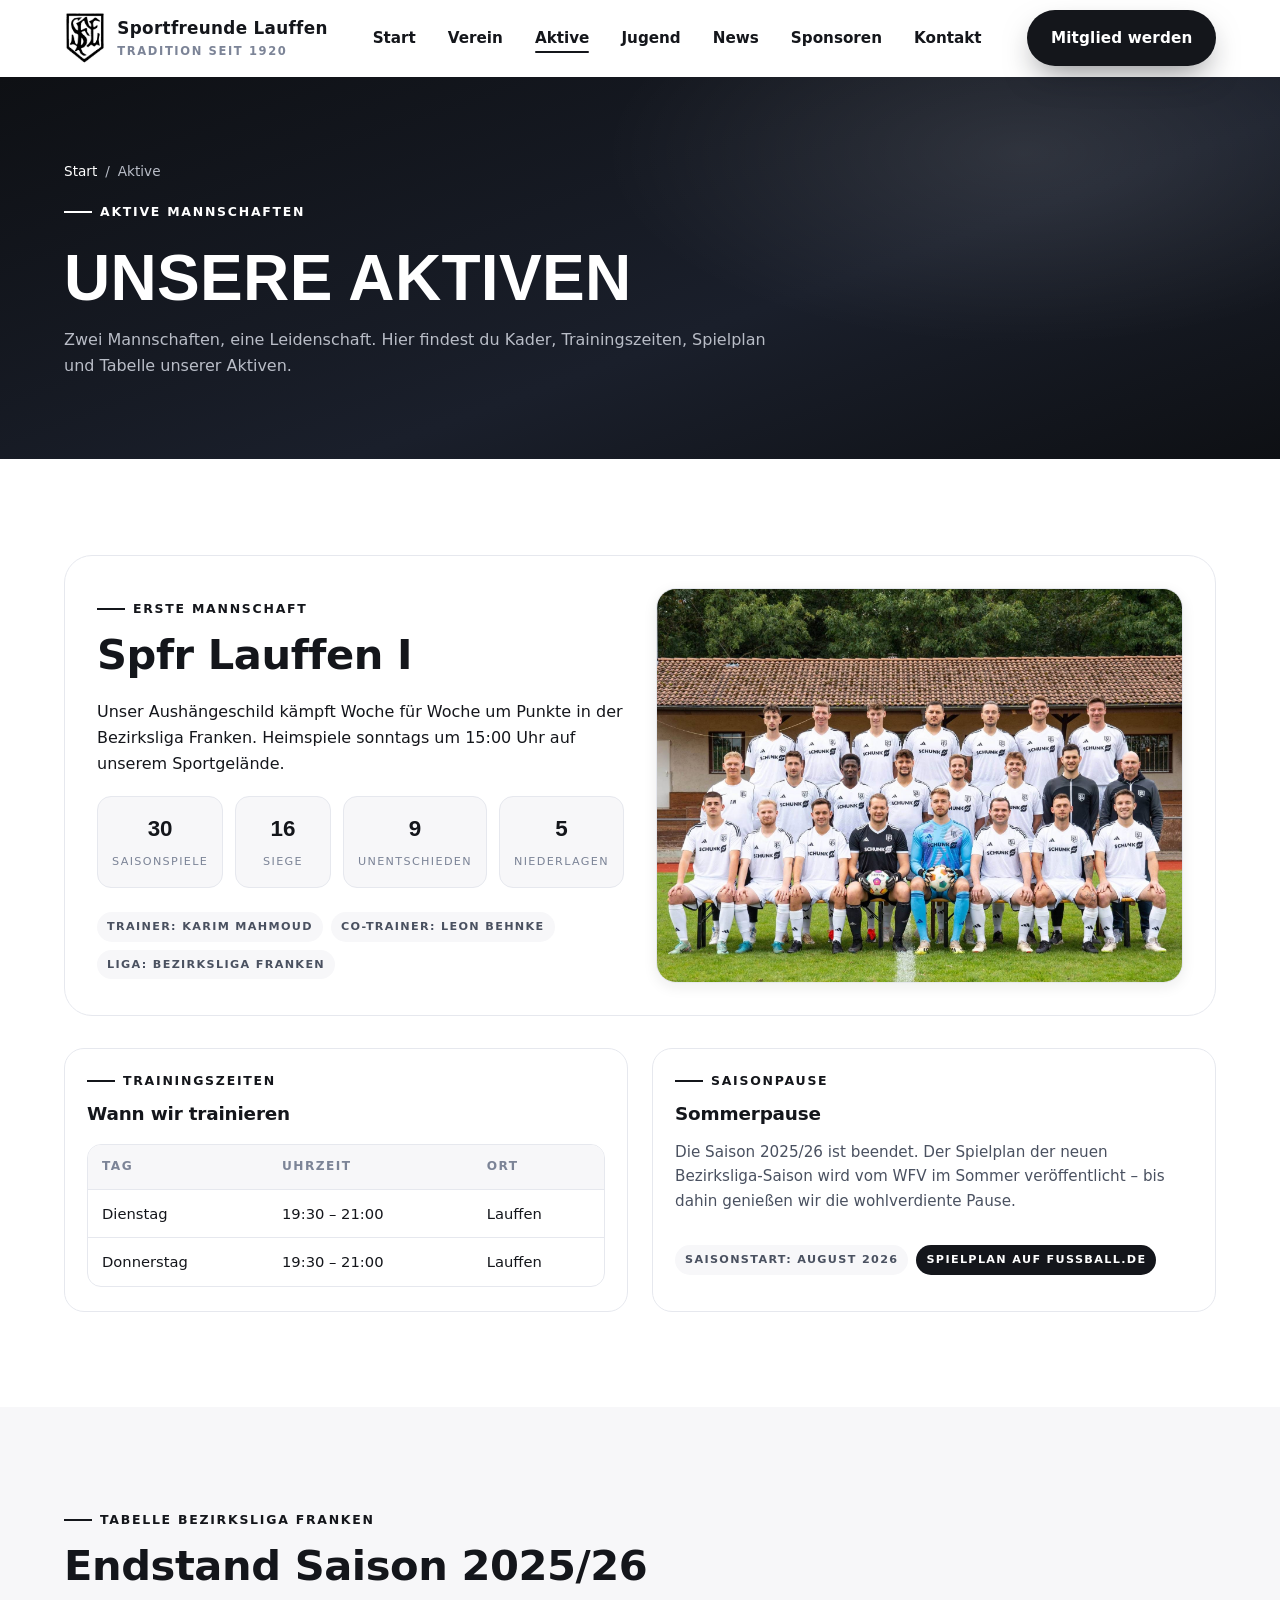
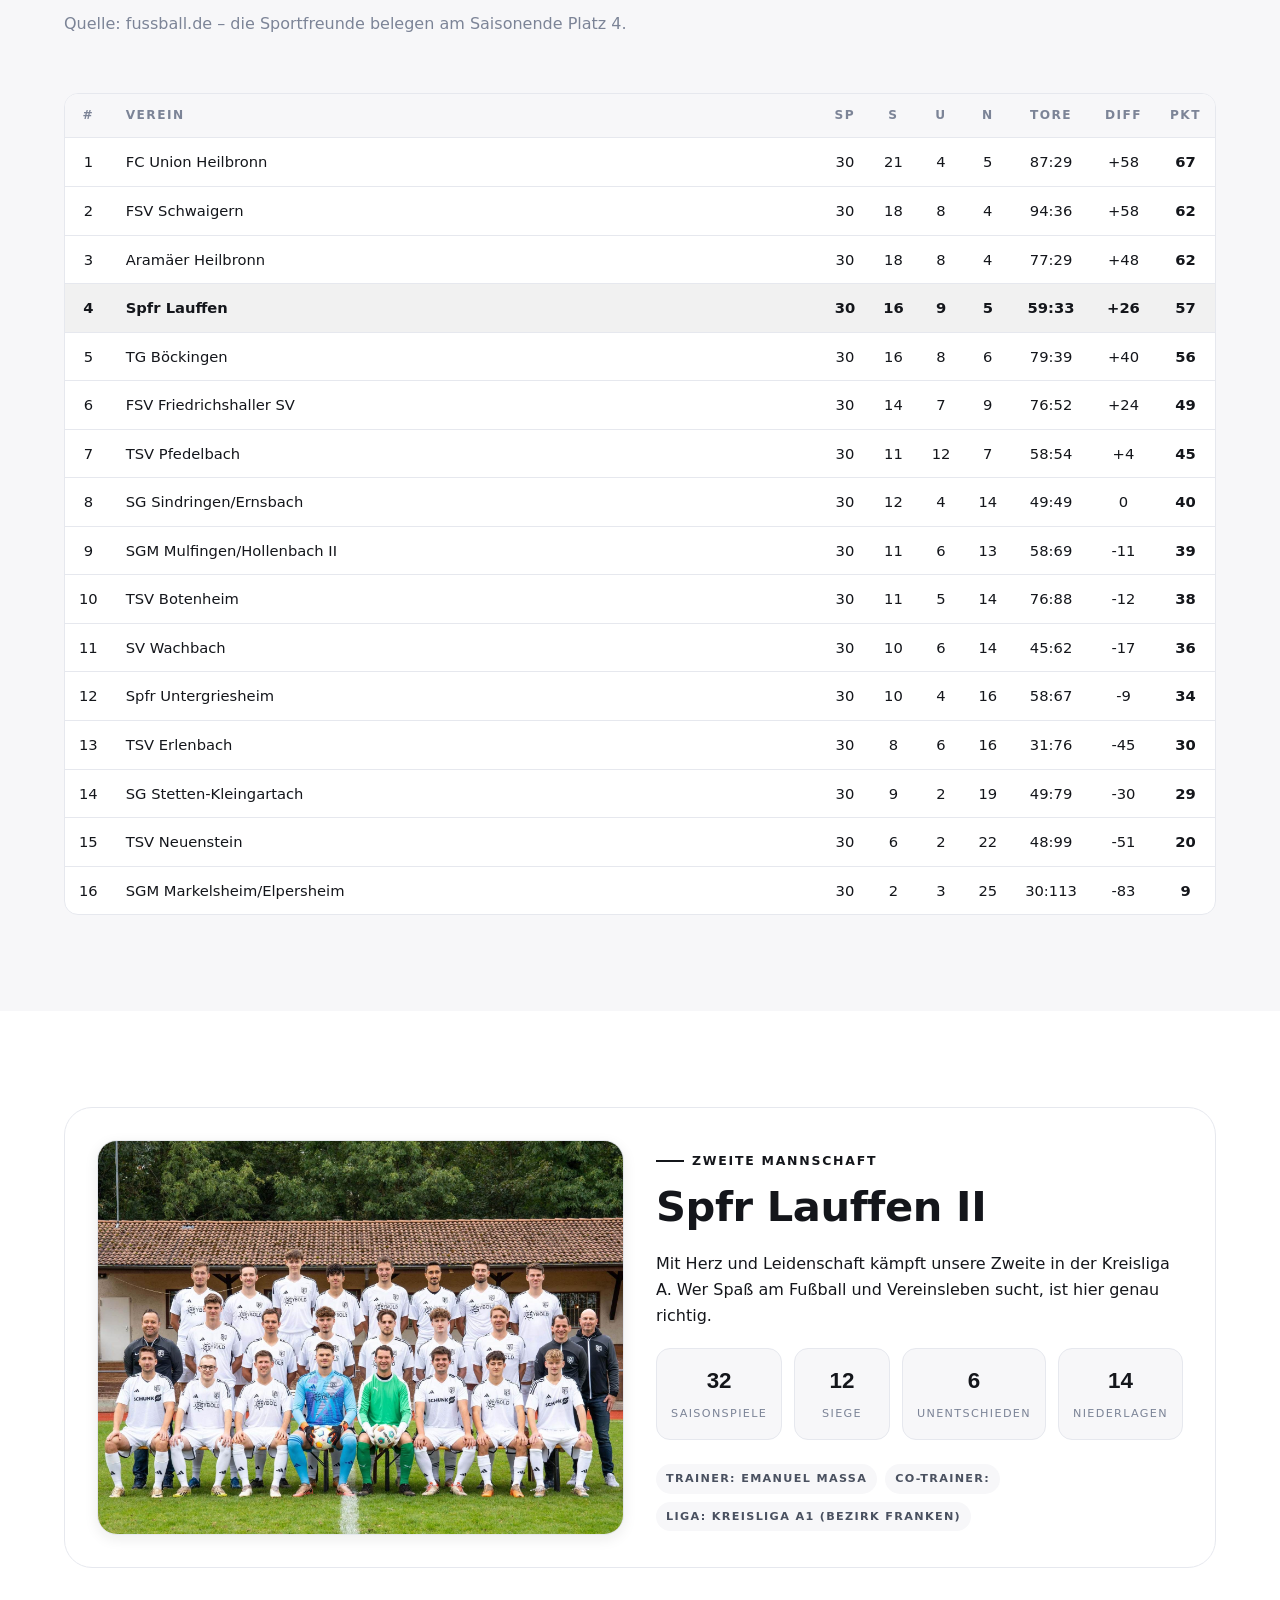
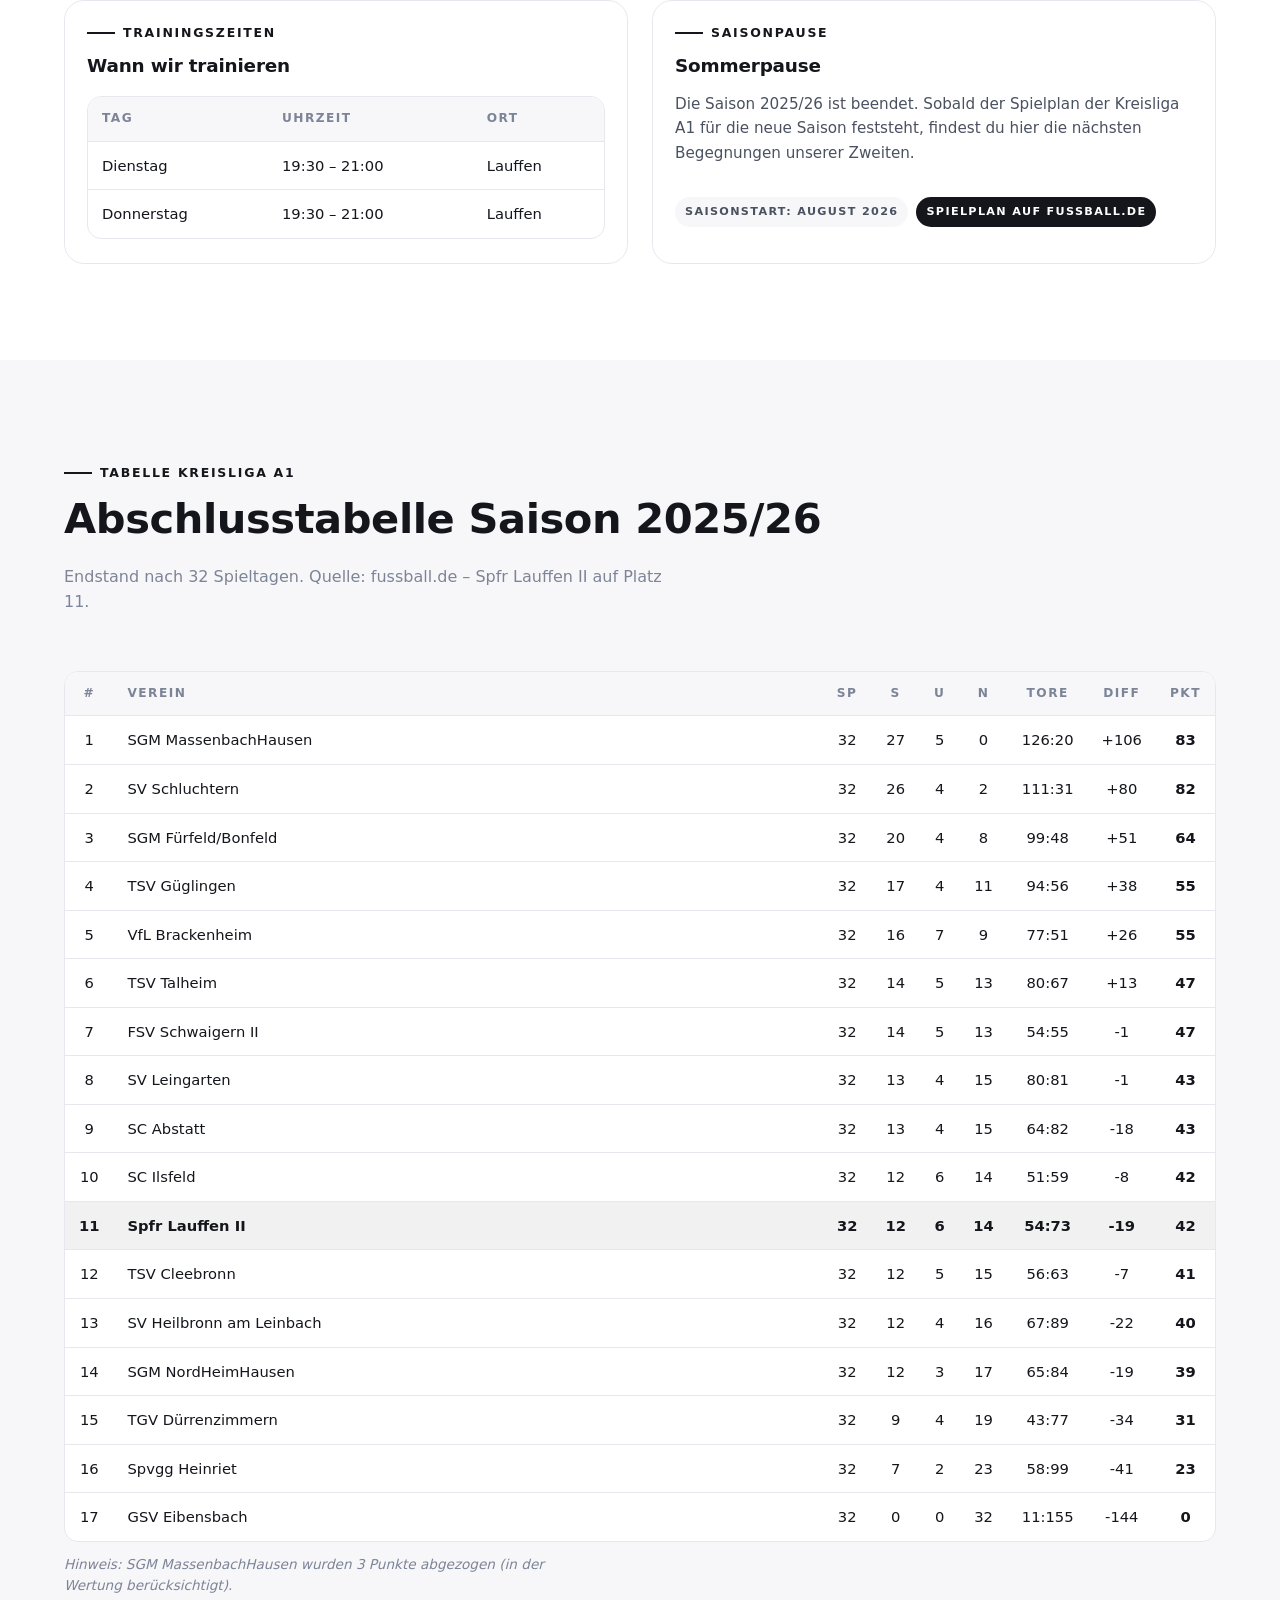
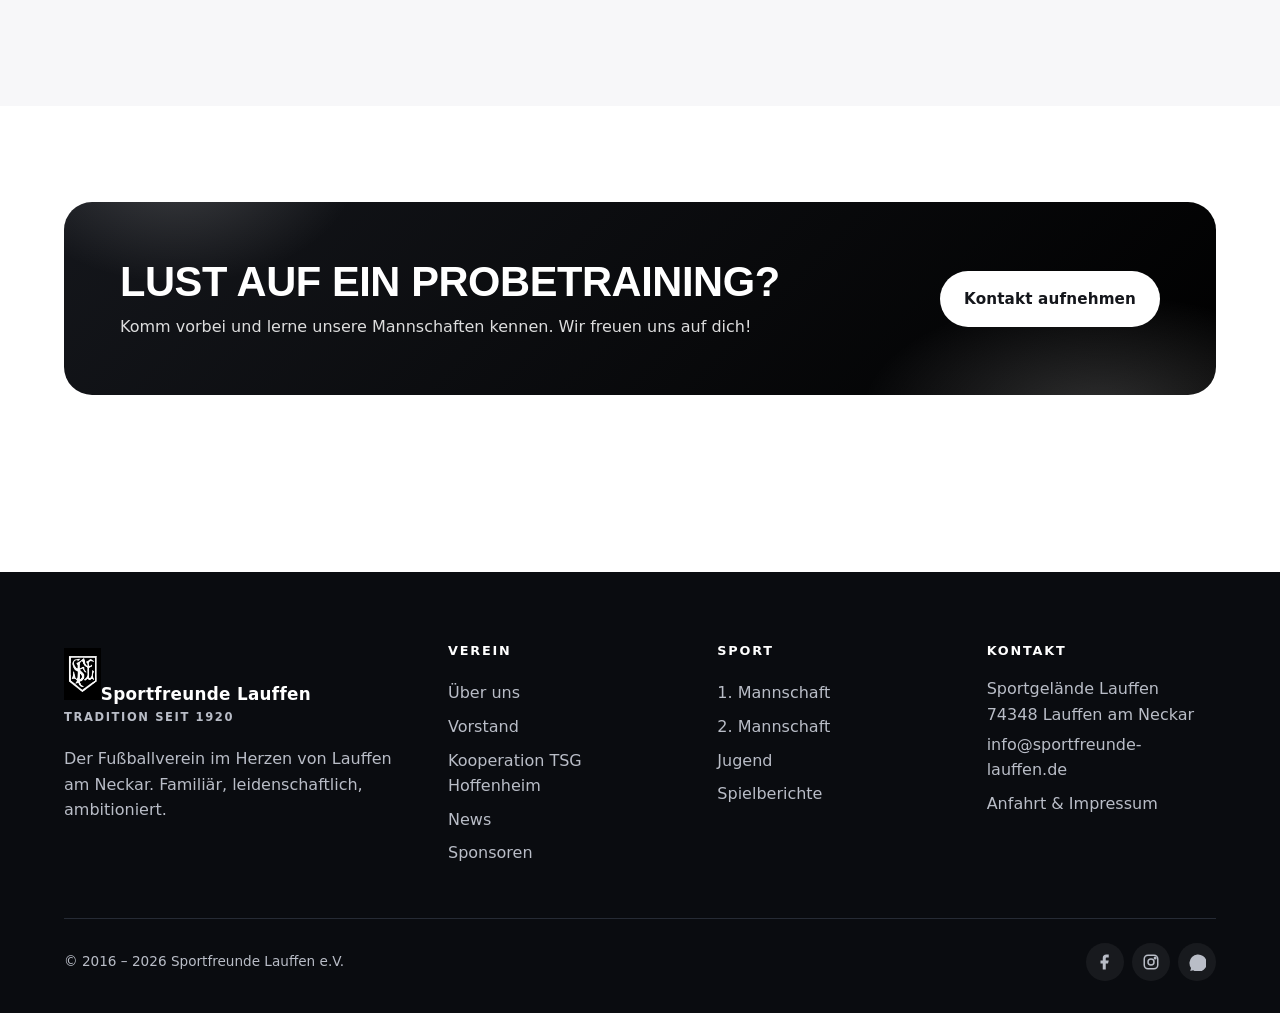
==== commit 426e84a5: "Add files via upload" ====
--- a/mannschaften.html
+++ b/mannschaften.html
@@ -180,7 +180,7 @@
 
           <div style="display:flex; flex-wrap:wrap; gap:8px; margin-top: 24px;">
             <span class="card__tag" style="position:static; background: var(--bg-soft); color: var(--text-soft);">Trainer: Emanuel Massa</span>
-            <span class="card__tag" style="position:static; background: var(--bg-soft); color: var(--text-soft);">Co-Trainer: Julian Pfeiffer</span>
+            <span class="card__tag" style="position:static; background: var(--bg-soft); color: var(--text-soft);">Co-Trainer:</span>
             <span class="card__tag" style="position:static; background: var(--bg-soft); color: var(--text-soft);">Liga: Kreisliga A1 (Bezirk Franken)</span>
             
           </div>
